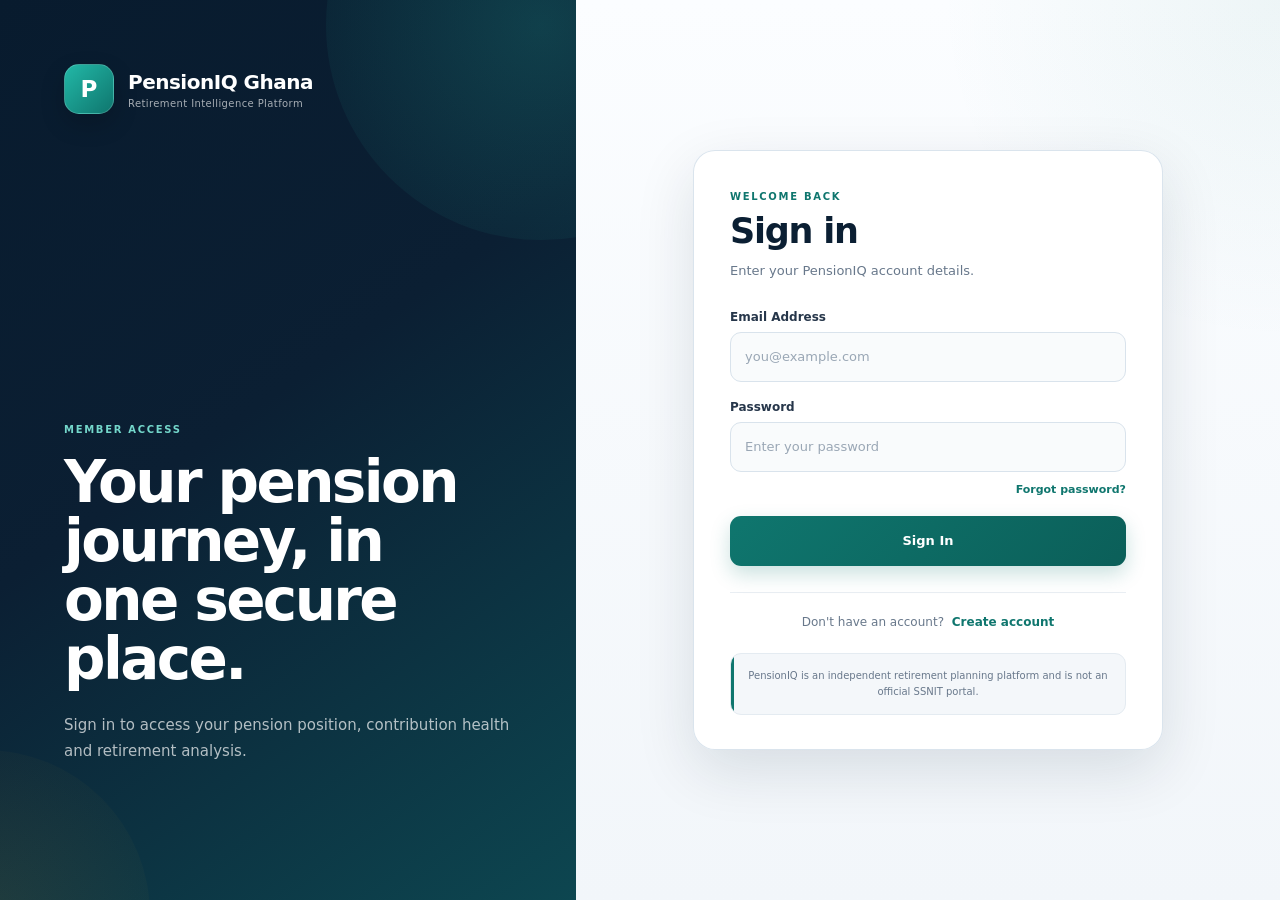
==== frontend/dashboard.html @ b2a0f4fd "Add retirement readiness indicator" ====
<!DOCTYPE html>
<html lang="en">

<head>

    <meta charset="UTF-8">

    <meta
        name="viewport"
        content="width=device-width, initial-scale=1.0"
    >

    <meta
        name="description"
        content="PensionIQ Ghana authenticated member pension dashboard."
    >

    <title>
        Member Dashboard | PensionIQ Ghana
    </title>

    <link
        rel="stylesheet"
        href="dashboard.css"
    >

</head>


<body>

    <!-- =====================================================
         HEADER
    ====================================================== -->

    <header class="topbar">

        <div class="brand">

            <div class="brand-icon">
                P
            </div>

            <div class="brand-text">

                <h1>
                    PensionIQ Ghana
                </h1>

                <span>
                    Member Dashboard
                </span>

            </div>

        </div>


        <div class="header-actions">

            <a
                href="index.html"
                class="calculator-link"
            >
                Retirement Calculator
            </a>


            <button
                type="button"
                id="logout-button"
                class="logout-button"
            >
                Logout
            </button>

        </div>

    </header>



    <!-- =====================================================
         PAGE
    ====================================================== -->

    <main class="page">


        <!-- =================================================
             PAGE INTRO
        ================================================== -->

        <section class="dashboard-intro">

            <span class="eyebrow">
                MEMBER PORTAL
            </span>

            <h2>
                Your pension position,
                all in one place.
            </h2>

            <p>
                Monitor your contribution history,
                pension-right progress and retirement readiness.
            </p>

        </section>



        <!-- =================================================
             ERROR
        ================================================== -->

        <div
            id="dashboard-error"
            class="error-box hidden"
        >
        </div>



        <!-- =================================================
             LOADING
        ================================================== -->

        <section
            id="dashboard-loading"
            class="dashboard-loading"
        >

            <div class="loading-spinner">
            </div>

            <strong>
                Loading your PensionIQ dashboard...
            </strong>

            <span>
                Verifying your account and pension information.
            </span>

        </section>



        <!-- =================================================
             DASHBOARD
        ================================================== -->

        <section
            id="dashboard"
            class="dashboard hidden"
        >


            <!-- =============================================
                 WELCOME
            ============================================== -->

            <section class="welcome-card">

                <div>

                    <span class="eyebrow light">
                        MEMBER OVERVIEW
                    </span>

                    <h2 id="member-name">
                        -
                    </h2>

                    <p id="member-summary">
                        -
                    </p>

                </div>


                <div class="member-avatar">

                    <span id="member-initials">
                        PI
                    </span>

                </div>

            </section>



            <!-- =============================================
                 TOP METRICS
            ============================================== -->

            <section class="metric-grid">


                <article class="metric-card">

                    <span>
                        Contribution Months
                    </span>

                    <strong id="metric-months">
                        0
                    </strong>

                    <small id="metric-years">
                        0 contribution years
                    </small>

                </article>



                <article class="metric-card">

                    <span>
                        Pension Right
                    </span>

                    <strong id="metric-pension-right">
                        -
                    </strong>

                    <small>
                        Current estimated pension percentage
                    </small>

                </article>



                <article class="metric-card">

                    <span>
                        Contribution Health
                    </span>

                    <strong id="metric-health">
                        -
                    </strong>

                    <small id="metric-health-description">
                        -
                    </small>

                </article>



                <article class="metric-card">

                    <span>
                        Missing Records
                    </span>

                    <strong id="metric-missing">
                        0
                    </strong>

                    <small>
                        Gaps in records stored in PensionIQ
                    </small>

                </article>


            </section>

            <!-- =============================================
     RETIREMENT READINESS
============================================== -->

<section
    class="dashboard-card readiness-card"
    id="retirement-readiness-card"
>

    <div class="card-heading">

        <div>

            <span class="section-label">
                Retirement Planning
            </span>

            <h3>
                Retirement Readiness
            </h3>

            <p class="card-description">
                A PensionIQ planning indicator based on
                contribution progress, pension-right progress
                and available contribution-history data.
            </p>

        </div>


        <span
            id="readiness-rating"
            class="status-badge"
        >
            -
        </span>

    </div>


    <div class="readiness-overview">

        <!-- SCORE -->

        <div class="readiness-score-panel">

            <span class="readiness-score-label">
                Readiness Score
            </span>

            <div class="readiness-score-value">

                <strong id="readiness-score">
                    -
                </strong>

                <span>
                    / 100
                </span>

            </div>

            <p id="readiness-score-message">
                Retirement readiness is being assessed.
            </p>


            <div class="readiness-progress">

                <div class="readiness-progress-track">

                    <div
                        id="readiness-progress-bar"
                        class="readiness-progress-bar"
                    >
                    </div>

                </div>

            </div>

        </div>


        <!-- COMPONENT BREAKDOWN -->

        <div class="readiness-breakdown">

            <div class="readiness-component">

                <div class="readiness-component-heading">

                    <span>
                        Eligibility Progress
                    </span>

                    <strong id="readiness-eligibility-score">
                        -
                    </strong>

                </div>

                <small>
                    Maximum 40 points
                </small>

            </div>


            <div class="readiness-component">

                <div class="readiness-component-heading">

                    <span>
                        Pension-Right Progress
                    </span>

                    <strong id="readiness-pension-score">
                        -
                    </strong>

                </div>

                <small>
                    Maximum 35 points
                </small>

            </div>


            <div class="readiness-component">

                <div class="readiness-component-heading">

                    <span>
                        Contribution Consistency
                    </span>

                    <strong id="readiness-consistency-score">
                        -
                    </strong>

                </div>

                <small>
                    Maximum 25 points
                </small>

            </div>

        </div>

    </div>


    <!-- POSITION DETAILS -->

    <div class="readiness-detail-grid">

        <div class="readiness-detail">

            <span>
                Minimum Pension Threshold
            </span>

            <strong id="readiness-minimum-status">
                -
            </strong>

            <small id="readiness-minimum-detail">
                -
            </small>

        </div>


        <div class="readiness-detail">

            <span>
                Maximum Pension-Right Level
            </span>

            <strong id="readiness-maximum-status">
                -
            </strong>

            <small id="readiness-maximum-detail">
                -
            </small>

        </div>


        <div class="readiness-detail">

            <span>
                Contribution Continuity
            </span>

            <strong id="readiness-continuity">
                -
            </strong>

            <small id="readiness-continuity-detail">
                -
            </small>

        </div>


        <div class="readiness-detail">

            <span>
                Data Quality
            </span>

            <strong id="readiness-data-quality">
                -
            </strong>

            <small id="readiness-data-quality-detail">
                -
            </small>

        </div>

    </div>


    <!-- RECOMMENDATIONS -->

    <div class="readiness-recommendations">

        <div class="readiness-recommendation-heading">

            <div class="readiness-recommendation-icon">
                →
            </div>

            <div>

                <span>
                    PERSONALIZED GUIDANCE
                </span>

                <h4>
                    Your Next Steps
                </h4>

            </div>

        </div>


        <ul id="readiness-recommendation-list">
        </ul>

    </div>


    <!-- DISCLAIMER -->

    <div class="readiness-disclaimer">

        <strong>
            Planning indicator
        </strong>

        <p id="readiness-disclaimer">
            This indicator is provided for retirement-planning
            purposes and is not an official SSNIT determination.
        </p>

    </div>

</section>



            <!-- =============================================
                 PENSION POSITION
            ============================================== -->

            <section class="dashboard-card">

                <div class="card-heading">

                    <div>

                        <span class="section-label">
                            Pension Position
                        </span>

                        <h3>
                            Pension Right Progress
                        </h3>

                    </div>


                    <span
                        id="eligibility-badge"
                        class="status-badge"
                    >
                        -
                    </span>

                </div>



                <div class="pension-progress-header">

                    <div>

                        <strong id="position-months">
                            0 months
                        </strong>

                        <span id="position-message">
                            -
                        </span>

                    </div>


                    <strong id="position-right">
                        -
                    </strong>

                </div>



                <div class="progress-labels">

                    <span>
                        180 months
                        <small>Minimum</small>
                    </span>

                    <span>
                        420 months
                        <small>Maximum</small>
                    </span>

                </div>



                <div class="progress-track">

                    <div
                        id="pension-progress-bar"
                        class="progress-bar"
                    >
                    </div>

                </div>



                <div class="position-details">


                    <div>

                        <span>
                            Months to Minimum
                        </span>

                        <strong id="months-to-minimum">
                            -
                        </strong>

                    </div>


                    <div>

                        <span>
                            Months to Maximum
                        </span>

                        <strong id="months-to-maximum">
                            -
                        </strong>

                    </div>


                    <div>

                        <span>
                            Maximum Right Reached
                        </span>

                        <strong id="maximum-right-reached">
                            -
                        </strong>

                    </div>


                </div>

            </section>



            <!-- =============================================
                 ADD / EDIT CONTRIBUTION
            ============================================== -->

            <section class="dashboard-card">

                <div class="card-heading">

                    <div>

                        <span class="section-label">
                            Contribution Records
                        </span>

                        <h3>
                            Add Monthly Contribution
                        </h3>

                        <p class="card-description">
                            Add or update a monthly contribution
                            record in your PensionIQ history.
                        </p>

                    </div>

                </div>



                <form
                    id="contribution-form"
                    class="contribution-form"
                >


                    <!-- YEAR -->

                    <div class="form-group">

                        <label for="contribution-year">
                            Year
                        </label>

                        <input
                            type="number"
                            id="contribution-year"
                            min="1900"
                            max="2100"
                            placeholder="2026"
                            required
                        >

                    </div>



                    <!-- MONTH -->

                    <div class="form-group">

                        <label for="contribution-month">
                            Month
                        </label>

                        <select
                            id="contribution-month"
                            required
                        >

                            <option value="">
                                Select month
                            </option>

                            <option value="1">
                                January
                            </option>

                            <option value="2">
                                February
                            </option>

                            <option value="3">
                                March
                            </option>

                            <option value="4">
                                April
                            </option>

                            <option value="5">
                                May
                            </option>

                            <option value="6">
                                June
                            </option>

                            <option value="7">
                                July
                            </option>

                            <option value="8">
                                August
                            </option>

                            <option value="9">
                                September
                            </option>

                            <option value="10">
                                October
                            </option>

                            <option value="11">
                                November
                            </option>

                            <option value="12">
                                December
                            </option>

                        </select>

                    </div>



                    <!-- EARNINGS -->

                    <div class="form-group">

                        <label for="contribution-earnings">
                            Insurable Earnings
                        </label>

                        <div class="money-field">

                            <span>
                                GH¢
                            </span>

                            <input
                                type="number"
                                id="contribution-earnings"
                                min="0"
                                step="0.01"
                                placeholder="6000"
                                required
                            >

                        </div>

                    </div>



                    <!-- RECORDED FIRST TIER -->

                    <div class="form-group">

                        <label for="recorded-first-tier">
                            Recorded First-Tier Contribution
                        </label>

                        <div class="money-field">

                            <span>
                                GH¢
                            </span>

                            <input
                                type="number"
                                id="recorded-first-tier"
                                min="0"
                                step="0.01"
                                placeholder="810"
                            >

                        </div>

                        <small>
                            Enter the amount shown on your
                            contribution record, if available.
                        </small>

                    </div>



                    <!-- ACTIONS -->

                    <div class="form-actions">

                        <button
                            type="submit"
                            id="add-contribution-button"
                            class="primary-button"
                        >
                            Add Contribution
                        </button>


                        <button
                            type="button"
                            id="cancel-edit-button"
                            class="secondary-button hidden"
                        >
                            Cancel Edit
                        </button>

                    </div>

                </form>



                <div
                    id="contribution-success"
                    class="success-message hidden"
                >
                </div>

            </section>



            <!-- =============================================
                 CONTRIBUTION HISTORY
            ============================================== -->

            <section class="dashboard-card">

                <div class="card-heading">

                    <div>

                        <span class="section-label">
                            Contribution Records
                        </span>

                        <h3>
                            Contribution History
                        </h3>

                        <p class="card-description">
                            Review, edit or remove monthly
                            contribution records.
                        </p>

                    </div>

                </div>



                <div
                    id="contribution-history-empty"
                    class="empty-state hidden"
                >
                    No contribution records have been added yet.
                </div>



                <div
                    id="contribution-history-wrapper"
                    class="table-wrapper"
                >

                    <table>

                        <thead>

                            <tr>

                                <th>
                                    Period
                                </th>

                                <th>
                                    Insurable Earnings
                                </th>

                                <th>
                                    First Tier
                                </th>

                                <th>
                                    Actions
                                </th>

                            </tr>

                        </thead>


                        <tbody
                            id="contribution-history-body"
                        >
                        </tbody>

                    </table>

                </div>

            </section>



            <!-- =============================================
                 CONTRIBUTION HEALTH
            ============================================== -->

            <section class="dashboard-card">

                <div class="card-heading">

                    <div>

                        <span class="section-label">
                            Contribution Analysis
                        </span>

                        <h3>
                            Contribution Health
                        </h3>

                    </div>


                    <span
                        id="health-status-badge"
                        class="status-badge"
                    >
                        -
                    </span>

                </div>



                <div class="health-grid">


                    <div class="health-item">

                        <span>
                            Detailed Records
                        </span>

                        <strong id="detailed-records">
                            0
                        </strong>

                    </div>


                    <div class="health-item">

                        <span>
                            Continuity
                        </span>

                        <strong id="continuity-ratio">
                            -
                        </strong>

                    </div>


                    <div class="health-item">

                        <span>
                            Missing Months
                        </span>

                        <strong id="missing-count">
                            0
                        </strong>

                    </div>


                    <div class="health-item">

                        <span>
                            Amount Mismatches
                        </span>

                        <strong id="mismatch-count">
                            0
                        </strong>

                    </div>


                    <div class="health-item">

                        <span>
                            Total Insurable Earnings
                        </span>

                        <strong id="total-earnings">
                            GH¢0.00
                        </strong>

                    </div>


                    <div class="health-item">

                        <span>
                            Recorded First Tier
                        </span>

                        <strong id="total-first-tier">
                            GH¢0.00
                        </strong>

                    </div>


                </div>



                <div class="alignment-box">

                    <span>
                        Record Alignment
                    </span>

                    <strong id="record-alignment">
                        -
                    </strong>

                    <p id="alignment-description">
                        -
                    </p>

                </div>

            </section>



            <!-- =============================================
                 MISSING MONTHS
            ============================================== -->

            <section class="dashboard-card">

                <div class="card-heading">

                    <div>

                        <span class="section-label">
                            Record Gaps
                        </span>

                        <h3>
                            Missing Contribution Months
                        </h3>

                    </div>

                </div>


                <div
                    id="missing-months-list"
                    class="month-list"
                >
                </div>

            </section>



            <!-- =============================================
                 CONTRIBUTION VALIDATION
            ============================================== -->

            <section class="dashboard-card">

                <div class="card-heading">

                    <div>

                        <span class="section-label">
                            Contribution Validation
                        </span>

                        <h3>
                            Monthly Amount Checks
                        </h3>

                    </div>

                </div>



                <div class="table-wrapper">

                    <table>

                        <thead>

                            <tr>

                                <th>
                                    Period
                                </th>

                                <th>
                                    Earnings
                                </th>

                                <th>
                                    Recorded
                                </th>

                                <th>
                                    Expected
                                </th>

                                <th>
                                    Difference
                                </th>

                                <th>
                                    Status
                                </th>

                            </tr>

                        </thead>


                        <tbody id="amount-check-body">
                        </tbody>

                    </table>

                </div>



                <div
                    id="no-contribution-data"
                    class="empty-state hidden"
                >
                    No detailed contribution records
                    have been added yet.
                </div>

            </section>



            <!-- =============================================
                 MEMBER PROFILE
            ============================================== -->

            <section class="dashboard-card">

    <div class="card-heading">

        <div>

            <span class="section-label">
                Profile
            </span>

            <h3>
                Member Information
            </h3>

            <p class="card-description">
                Review and update your PensionIQ profile.
            </p>

        </div>


        <button
            type="button"
            id="edit-profile-button"
            class="profile-edit-button"
        >
            Edit Profile
        </button>

    </div>


    <!-- ==========================================
         PROFILE DISPLAY
    =========================================== -->

    <div
        id="profile-display"
        class="profile-grid"
    >

        <div>

            <span>
                First Name
            </span>

            <strong id="profile-first-name">
                -
            </strong>

        </div>


        <div>

            <span>
                Last Name
            </span>

            <strong id="profile-last-name">
                -
            </strong>

        </div>


        <div>

            <span>
                Date of Birth
            </span>

            <strong id="profile-dob">
                -
            </strong>

        </div>


        <div>

            <span>
                Current Age
            </span>

            <strong id="profile-age">
                -
            </strong>

        </div>


        <div>

            <span>
                Sex
            </span>

            <strong id="profile-sex">
                -
            </strong>

        </div>


        <div>

            <span>
                Contribution Months
            </span>

            <strong id="profile-contribution-months">
                -
            </strong>

        </div>


        <div>

            <span>
                Salary Basis
            </span>

            <strong id="profile-salary">
                -
            </strong>

        </div>

    </div>


    <!-- ==========================================
         EDIT PROFILE FORM
    =========================================== -->

    <form
        id="profile-form"
        class="profile-form hidden"
    >


        <div class="form-group">

            <label for="profile-first-name-input">
                First Name
            </label>

            <input
                type="text"
                id="profile-first-name-input"
                required
            >

        </div>


        <div class="form-group">

            <label for="profile-last-name-input">
                Last Name
            </label>

            <input
                type="text"
                id="profile-last-name-input"
                required
            >

        </div>


        <div class="form-group">

            <label for="profile-dob-input">
                Date of Birth
            </label>

            <input
                type="date"
                id="profile-dob-input"
                required
            >

        </div>


        <div class="form-group">

            <label for="profile-sex-input">
                Sex
            </label>

            <select
                id="profile-sex-input"
                required
            >

                <option value="Male">
                    Male
                </option>

                <option value="Female">
                    Female
                </option>

            </select>

        </div>


        <div class="form-group">

            <label for="profile-contribution-months-input">
                Total Contribution Months
            </label>

            <input
                type="number"
                id="profile-contribution-months-input"
                min="0"
                step="1"
                required
            >

            <small>
                This is your declared total contribution history.
                Detailed monthly records are tracked separately.
            </small>

        </div>


        <div class="form-group">

            <label for="profile-salary-input">
                Best 3-Year Average Annual Salary
            </label>

            <div class="money-field">

                <span>
                    GH¢
                </span>

                <input
                    type="number"
                    id="profile-salary-input"
                    min="0"
                    step="0.01"
                    required
                >

            </div>

        </div>


        <div class="form-actions">

            <button
                type="submit"
                id="save-profile-button"
                class="primary-button"
            >
                Save Profile
            </button>


            <button
                type="button"
                id="cancel-profile-button"
                class="secondary-button"
            >
                Cancel
            </button>

        </div>

    </form>


    <div
        id="profile-success"
        class="success-message hidden"
    >
    </div>

</section>
<!-- =============================================
     ACCOUNT SETTINGS
============================================= -->

<section class="dashboard-card">

    <div class="card-heading">

        <div>

            <span class="section-label">
                Account Settings
            </span>

            <h3>
                Security
            </h3>

            <p class="card-description">
                Update the password used to access
                your PensionIQ account.
            </p>

        </div>

    </div>


    <div class="security-setting">

        <div>

            <strong>
                Password
            </strong>

            <p>
                Change your account password.
                You will need to sign in again afterward.
            </p>

        </div>


        <button
            type="button"
            id="open-password-form-button"
            class="profile-edit-button"
        >
            Change Password
        </button>

    </div>


    <!-- PASSWORD FORM -->

    <form
        id="password-form"
        class="password-form hidden"
    >

        <div class="form-group">

            <label for="current-password">
                Current Password
            </label>

            <input
                type="password"
                id="current-password"
                autocomplete="current-password"
                required
            >

        </div>


        <div class="form-group">

            <label for="new-password">
                New Password
            </label>

            <input
                type="password"
                id="new-password"
                autocomplete="new-password"
                minlength="8"
                required
            >

            <small>
                Use at least 8 characters.
            </small>

        </div>


        <div class="form-group">

            <label for="confirm-new-password">
                Confirm New Password
            </label>

            <input
                type="password"
                id="confirm-new-password"
                autocomplete="new-password"
                minlength="8"
                required
            >

        </div>


        <div class="form-actions">

            <button
                type="submit"
                id="save-password-button"
                class="primary-button"
            >
                Change Password
            </button>


            <button
                type="button"
                id="cancel-password-button"
                class="secondary-button"
            >
                Cancel
            </button>

        </div>

    </form>


    <div
        id="password-success"
        class="success-message hidden"
    >
    </div>

</section>


            <!-- =============================================
                 DISCLAIMER
            ============================================== -->

            <section class="disclaimer">

                <strong>
                    Important
                </strong>

                <p>
                    PensionIQ contribution-health results describe
                    the records currently stored in this application.
                    Missing records do not automatically prove that
                    SSNIT failed to receive a contribution.
                </p>

            </section>


        </section>



        <!-- =================================================
             FOOTER
        ================================================== -->

        <footer>

            <strong>
                PensionIQ Ghana
            </strong>

            <p>
                Retirement Intelligence Platform
            </p>

        </footer>

    </main>


    <script src="api-config.js"></script>
<script src="dashboard.js"></script>

</body>

</html>
---- frontend/dashboard.css ----
/* ==========================================================
   RESET
========================================================== */

* {
    margin: 0;
    padding: 0;
    box-sizing: border-box;
}


:root {
    --primary: #123d33;
    --primary-dark: #092b24;
    --primary-light: #edf5f2;

    --background: #f4f7f6;
    --surface: #ffffff;
    --surface-soft: #f8faf9;

    --text: #17211e;
    --muted: #68756f;

    --border: #dce5e1;

    --success: #13784a;
    --success-light: #e8f7ef;

    --warning: #9b7116;
    --warning-light: #fff4d8;

    --danger: #aa3636;
    --danger-light: #fceaea;

    --shadow:
        0 12px 32px rgba(15, 45, 37, 0.07);
}


/* ==========================================================
   BODY
========================================================== */

html {
    scroll-behavior: smooth;
}


body {
    min-height: 100vh;

    font-family:
        Inter,
        -apple-system,
        BlinkMacSystemFont,
        "Segoe UI",
        Roboto,
        Arial,
        sans-serif;

    background:
        linear-gradient(
            180deg,
            #f8faf9,
            var(--background)
        );

    color: var(--text);

    line-height: 1.5;
}


/* ==========================================================
   HEADER
========================================================== */

.topbar {
    min-height: 78px;

    padding: 0 6%;

    display: flex;

    align-items: center;

    justify-content: space-between;

    gap: 20px;

    background:
        rgba(255, 255, 255, 0.96);

    border-bottom:
        1px solid var(--border);

    position: sticky;

    top: 0;

    z-index: 100;

    backdrop-filter:
        blur(12px);
}


.brand {
    display: flex;

    align-items: center;

    gap: 12px;
}


.brand-icon {
    width: 43px;

    height: 43px;

    display: flex;

    align-items: center;

    justify-content: center;

    border-radius: 12px;

    background:
        linear-gradient(
            135deg,
            var(--primary),
            var(--primary-dark)
        );

    color: white;

    font-size: 21px;

    font-weight: 800;
}


.brand-text h1 {
    font-size: 18px;
}


.brand-text span {
    display: block;

    margin-top: 2px;

    color: var(--muted);

    font-size: 10px;
}


.header-actions {
    display: flex;

    align-items: center;

    gap: 10px;
}


.calculator-link {
    text-decoration: none;

    color: var(--primary);

    background: white;

    border:
        1px solid var(--border);

    border-radius: 9px;

    padding: 9px 13px;

    font-size: 11px;

    font-weight: 750;
}


.calculator-link:hover {
    background:
        var(--primary-light);
}


.logout-button {
    border: none;

    border-radius: 9px;

    padding: 10px 14px;

    background: var(--primary);

    color: white;

    font-family: inherit;

    font-size: 11px;

    font-weight: 800;

    cursor: pointer;
}


.logout-button:hover {
    background:
        var(--primary-dark);
}


/* ==========================================================
   PAGE
========================================================== */

.page {
    width: 88%;

    max-width: 1180px;

    margin: 0 auto;
}


/* ==========================================================
   INTRO
========================================================== */

.dashboard-intro {
    padding:
        52px 0 30px;
}


.eyebrow,
.section-label {
    display: inline-block;

    color: var(--primary);

    font-size: 10px;

    font-weight: 800;

    letter-spacing: 1.4px;

    text-transform: uppercase;
}


.eyebrow.light {
    color: #bcd4cd;
}


.dashboard-intro h2 {
    max-width: 640px;

    margin-top: 10px;

    font-size: 40px;

    line-height: 1.08;

    letter-spacing: -1.3px;
}


.dashboard-intro p {
    margin-top: 12px;

    color: var(--muted);

    font-size: 14px;
}


/* ==========================================================
   LOADING
========================================================== */

.dashboard-loading {
    margin-bottom: 40px;

    padding: 40px;

    display: flex;

    flex-direction: column;

    align-items: center;

    gap: 9px;

    text-align: center;

    color: var(--muted);

    background: white;

    border:
        1px solid var(--border);

    border-radius: 14px;

    box-shadow: var(--shadow);
}


.dashboard-loading strong {
    color: var(--text);

    font-size: 13px;
}


.dashboard-loading span {
    font-size: 10px;
}


.loading-spinner {
    width: 30px;

    height: 30px;

    margin-bottom: 5px;

    border:
        3px solid var(--primary-light);

    border-top-color:
        var(--primary);

    border-radius: 50%;

    animation:
        pensioniq-spin 0.8s linear infinite;
}


@keyframes pensioniq-spin {
    to {
        transform: rotate(360deg);
    }
}


/* ==========================================================
   ERROR
========================================================== */

.error-box {
    margin-bottom: 20px;

    padding: 15px 17px;

    border-radius: 10px;

    border:
        1px solid #f3cece;

    background:
        var(--danger-light);

    color:
        var(--danger);

    font-size: 12px;
}


/* ==========================================================
   WELCOME
========================================================== */

.welcome-card {
    min-height: 190px;

    padding: 31px;

    border-radius: 17px;

    background:
        linear-gradient(
            135deg,
            var(--primary),
            var(--primary-dark)
        );

    color: white;

    display: flex;

    align-items: center;

    justify-content: space-between;

    gap: 25px;

    box-shadow:
        0 15px 35px rgba(15, 45, 37, 0.18);
}


.welcome-card h2 {
    margin-top: 9px;

    font-size: 32px;

    letter-spacing: -0.8px;
}


.welcome-card p {
    margin-top: 7px;

    color: #bfd2cc;

    font-size: 12px;
}


.member-avatar {
    min-width: 82px;

    width: 82px;

    height: 82px;

    border-radius: 50%;

    display: flex;

    align-items: center;

    justify-content: center;

    background:
        rgba(255, 255, 255, 0.1);

    border:
        1px solid rgba(255, 255, 255, 0.16);

    font-size: 25px;

    font-weight: 800;
}


/* ==========================================================
   METRICS
========================================================== */

.metric-grid {
    display: grid;

    grid-template-columns:
        repeat(4, minmax(0, 1fr));

    gap: 14px;

    margin: 22px 0;
}


.metric-card {
    min-height: 135px;

    padding: 20px;

    background: white;

    border:
        1px solid var(--border);

    border-radius: 13px;

    box-shadow: var(--shadow);
}


.metric-card span,
.health-item span,
.profile-grid span {
    display: block;

    color: var(--muted);

    font-size: 10px;

    font-weight: 700;

    text-transform: uppercase;

    letter-spacing: 0.5px;
}


.metric-card strong {
    display: block;

    margin: 10px 0 5px;

    color: var(--primary);

    font-size: 25px;
}


.metric-card small {
    display: block;

    color: var(--muted);

    font-size: 9px;

    line-height: 1.45;
}


/* ==========================================================
   DASHBOARD CARDS
========================================================== */

.dashboard-card {
    padding: 27px;

    margin-bottom: 20px;

    background: white;

    border:
        1px solid var(--border);

    border-radius: 15px;

    box-shadow: var(--shadow);
}


.card-heading {
    margin-bottom: 25px;

    display: flex;

    justify-content: space-between;

    align-items: flex-start;

    gap: 20px;
}


.card-heading h3 {
    margin-top: 5px;

    font-size: 21px;
}


.card-description {
    margin-top: 6px;

    color: var(--muted);

    font-size: 11px;

    line-height: 1.5;
}


/* ==========================================================
   STATUS
========================================================== */

.status-badge {
    padding: 7px 11px;

    border-radius: 30px;

    font-size: 9px;

    font-weight: 800;

    background:
        var(--primary-light);

    color:
        var(--primary);

    white-space: nowrap;
}


.status-success {
    background:
        var(--success-light);

    color:
        var(--success);
}


.status-warning {
    background:
        var(--warning-light);

    color:
        var(--warning);
}


.status-danger {
    background:
        var(--danger-light);

    color:
        var(--danger);
}


/* ==========================================================
   PENSION PROGRESS
========================================================== */

.pension-progress-header {
    display: flex;

    justify-content: space-between;

    align-items: end;

    gap: 20px;

    margin-bottom: 19px;
}


.pension-progress-header div strong {
    display: block;

    font-size: 17px;
}


.pension-progress-header div span {
    display: block;

    margin-top: 4px;

    color: var(--muted);

    font-size: 10px;
}


.pension-progress-header > strong {
    color: var(--primary);

    font-size: 25px;
}


.progress-labels {
    display: flex;

    justify-content: space-between;

    margin-bottom: 8px;

    font-size: 10px;

    font-weight: 700;
}


.progress-labels span {
    display: flex;

    flex-direction: column;
}


.progress-labels span:last-child {
    text-align: right;
}


.progress-labels small {
    color: var(--muted);

    font-weight: 400;
}


.progress-track {
    width: 100%;

    height: 12px;

    background:
        #e1e9e5;

    border-radius: 30px;

    overflow: hidden;
}


.progress-bar {
    width: 0;

    height: 100%;

    border-radius: 30px;

    background:
        linear-gradient(
            90deg,
            var(--primary),
            #347768
        );

    transition:
        width 0.7s ease;
}


.position-details {
    display: grid;

    grid-template-columns:
        repeat(3, 1fr);

    gap: 12px;

    margin-top: 23px;
}


.position-details div {
    padding: 15px;

    border:
        1px solid var(--border);

    border-radius: 10px;

    background:
        var(--surface-soft);
}


.position-details span {
    display: block;

    margin-bottom: 6px;

    color: var(--muted);

    font-size: 9px;
}


.position-details strong {
    font-size: 14px;
}


/* ==========================================================
   CONTRIBUTION FORM
========================================================== */

.contribution-form {
    display: grid;

    grid-template-columns:
        repeat(2, minmax(0, 1fr));

    gap: 20px;
}


.form-group {
    display: flex;

    flex-direction: column;

    gap: 7px;
}


.form-group label {
    color: var(--text);

    font-size: 11px;

    font-weight: 700;
}


.form-group input,
.form-group select {
    width: 100%;

    min-height: 46px;

    padding: 11px 13px;

    border:
        1px solid var(--border);

    border-radius: 9px;

    background: white;

    color: var(--text);

    font-family: inherit;

    font-size: 13px;
}


.form-group input:focus,
.form-group select:focus {
    outline: none;

    border-color:
        var(--primary);

    box-shadow:
        0 0 0 3px rgba(18, 61, 51, 0.08);
}


.form-group small {
    color: var(--muted);

    font-size: 9px;

    line-height: 1.4;
}


.money-field {
    position: relative;
}


.money-field > span {
    position: absolute;

    left: 13px;

    top: 50%;

    transform:
        translateY(-50%);

    color: var(--primary);

    font-size: 11px;

    font-weight: 800;

    pointer-events: none;
}


.money-field input {
    padding-left: 52px;
}


.form-actions {
    grid-column: 1 / -1;

    display: flex;

    gap: 10px;
}


.primary-button,
.secondary-button {
    width: 100%;

    min-height: 47px;

    border-radius: 9px;

    font-family: inherit;

    font-size: 12px;

    font-weight: 800;

    cursor: pointer;
}


.primary-button {
    border: none;

    background:
        linear-gradient(
            135deg,
            var(--primary),
            var(--primary-dark)
        );

    color: white;
}


.secondary-button {
    border:
        1px solid var(--border);

    background: white;

    color: var(--primary);
}


.primary-button:hover {
    opacity: 0.94;
}


.secondary-button:hover {
    background:
        var(--primary-light);
}


.primary-button:disabled,
.secondary-button:disabled {
    opacity: 0.6;

    cursor: wait;
}


/* ==========================================================
   SUCCESS
========================================================== */

.success-message {
    margin-top: 18px;

    padding: 14px 16px;

    border-radius: 10px;

    background:
        var(--success-light);

    color:
        var(--success);

    font-size: 11px;

    font-weight: 650;
}


/* ==========================================================
   HEALTH
========================================================== */

.health-grid {
    display: grid;

    grid-template-columns:
        repeat(3, 1fr);

    gap: 12px;
}


.health-item,
.profile-grid div {
    padding: 15px;

    border:
        1px solid var(--border);

    border-radius: 10px;

    background:
        var(--surface-soft);
}


.health-item strong {
    display: block;

    margin-top: 7px;

    color: var(--primary);

    font-size: 18px;
}


.alignment-box {
    margin-top: 18px;

    padding: 16px;

    background:
        var(--primary-light);

    border-radius: 10px;
}


.alignment-box span {
    display: block;

    color: var(--muted);

    font-size: 9px;
}


.alignment-box strong {
    display: block;

    margin-top: 4px;

    color: var(--primary);

    font-size: 13px;
}


.alignment-box p {
    margin-top: 5px;

    color: var(--muted);

    font-size: 10px;

    line-height: 1.5;
}


/* ==========================================================
   MISSING MONTHS
========================================================== */

.month-list {
    display: flex;

    gap: 8px;

    flex-wrap: wrap;
}


.month-chip {
    padding: 8px 11px;

    border-radius: 20px;

    background:
        var(--warning-light);

    color:
        var(--warning);

    font-size: 10px;

    font-weight: 700;
}


.no-gap-chip {
    background:
        var(--success-light);

    color:
        var(--success);
}


/* ==========================================================
   TABLES
========================================================== */

.table-wrapper {
    width: 100%;

    overflow-x: auto;
}


table {
    width: 100%;

    min-width: 700px;

    border-collapse: collapse;
}


th {
    padding: 11px;

    text-align: left;

    border-bottom:
        1px solid var(--border);

    color: var(--muted);

    font-size: 9px;

    font-weight: 800;

    text-transform: uppercase;

    letter-spacing: 0.45px;
}


td {
    padding: 13px 11px;

    border-bottom:
        1px solid var(--border);

    font-size: 11px;
}


tbody tr:hover {
    background:
        var(--surface-soft);
}


/* ==========================================================
   TABLE ACTIONS
========================================================== */

.table-actions {
    display: flex;

    align-items: center;

    gap: 7px;
}


.action-button {
    border: none;

    border-radius: 7px;

    padding: 6px 10px;

    font-family: inherit;

    font-size: 9px;

    font-weight: 800;

    cursor: pointer;
}


.edit-button {
    background:
        var(--primary-light);

    color:
        var(--primary);
}


.delete-button {
    background:
        var(--danger-light);

    color:
        var(--danger);
}


.edit-button:hover {
    background:
        #dfece7;
}


.delete-button:hover {
    background:
        #f7dada;
}


/* ==========================================================
   CHECK STATUS
========================================================== */

.check-status {
    display: inline-block;

    padding: 5px 8px;

    border-radius: 20px;

    font-size: 8px;

    font-weight: 800;

    white-space: nowrap;
}


.check-matched {
    background:
        var(--success-light);

    color:
        var(--success);
}


.check-warning {
    background:
        var(--warning-light);

    color:
        var(--warning);
}


.check-danger {
    background:
        var(--danger-light);

    color:
        var(--danger);
}


/* ==========================================================
   PROFILE
========================================================== */

.profile-grid {
    display: grid;

    grid-template-columns:
        repeat(4, 1fr);

    gap: 12px;
}


.profile-grid strong {
    display: block;

    margin-top: 7px;

    font-size: 13px;
}


/* ==========================================================
   EMPTY STATE
========================================================== */

.empty-state {
    padding: 30px;

    text-align: center;

    color: var(--muted);

    font-size: 12px;
}


/* ==========================================================
   DISCLAIMER
========================================================== */

.disclaimer {
    padding: 18px;

    border-radius: 11px;

    background:
        #eef3f1;

    color: var(--muted);

    font-size: 11px;

    line-height: 1.6;
}


.disclaimer strong {
    display: block;

    margin-bottom: 4px;

    color: var(--text);
}


/* ==========================================================
   FOOTER
========================================================== */

footer {
    padding: 38px 0;

    text-align: center;

    color: var(--muted);

    font-size: 10px;
}


footer strong {
    display: block;

    margin-bottom: 3px;

    color: var(--text);

    font-size: 12px;
}


/* ==========================================================
   UTILITY
========================================================== */

.hidden {
    display: none !important;
}


/* ==========================================================
   TABLET
========================================================== */

@media (max-width: 900px) {

    .page {
        width: 91%;
    }


    .metric-grid {
        grid-template-columns:
            repeat(2, 1fr);
    }


    .health-grid {
        grid-template-columns:
            repeat(2, 1fr);
    }


    .profile-grid {
        grid-template-columns:
            repeat(2, 1fr);
    }

}


/* ==========================================================
   MOBILE
========================================================== */

@media (max-width: 600px) {

    .page {
        width: 92%;
    }


    .topbar {
        padding: 0 4%;
    }


    .calculator-link {
        display: none;
    }


    .dashboard-intro {
        padding:
            38px 0 25px;
    }


    .dashboard-intro h2 {
        font-size: 32px;
    }


    .welcome-card {
        padding: 23px;
    }


    .welcome-card h2 {
        font-size: 25px;
    }


    .member-avatar {
        min-width: 60px;

        width: 60px;

        height: 60px;

        font-size: 18px;
    }


    .metric-grid,
    .health-grid,
    .profile-grid,
    .position-details,
    .contribution-form {
        grid-template-columns: 1fr;
    }


    .dashboard-card {
        padding: 20px;
    }


    .pension-progress-header {
        flex-direction: column;

        align-items: flex-start;
    }


    .form-actions {
        grid-column: auto;

        flex-direction: column;
    }


    .table-actions {
        flex-direction: column;

        align-items: stretch;
    }


    .action-button {
        width: 100%;
    }

}
/* ==========================================================
   PROFILE MANAGEMENT
========================================================== */

.profile-edit-button {
    border:
        1px solid var(--border);

    border-radius: 8px;

    padding: 8px 12px;

    background: white;

    color: var(--primary);

    font-family: inherit;

    font-size: 10px;

    font-weight: 800;

    cursor: pointer;
}


.profile-edit-button:hover {
    background:
        var(--primary-light);
}


.profile-form {
    display: grid;

    grid-template-columns:
        repeat(2, minmax(0, 1fr));

    gap: 20px;
}


.profile-form .form-actions {
    grid-column: 1 / -1;
}


@media (max-width: 600px) {

    .profile-form {
        grid-template-columns: 1fr;
    }


    .profile-form .form-actions {
        grid-column: auto;
    }

}
/* ==========================================================
   ACCOUNT SETTINGS
========================================================== */

.security-setting {
    display: flex;

    align-items: center;

    justify-content: space-between;

    gap: 20px;

    padding: 18px;

    border:
        1px solid var(--border);

    border-radius: 11px;

    background:
        var(--surface-soft);
}


.security-setting strong {
    display: block;

    font-size: 13px;
}


.security-setting p {
    margin-top: 5px;

    color: var(--muted);

    font-size: 10px;

    line-height: 1.5;
}


.password-form {
    margin-top: 22px;

    display: grid;

    grid-template-columns:
        repeat(2, minmax(0, 1fr));

    gap: 20px;
}


.password-form .form-group:first-child {
    grid-column: 1 / -1;
}


.password-form .form-actions {
    grid-column: 1 / -1;
}


@media (max-width: 600px) {

    .security-setting {
        flex-direction: column;

        align-items: stretch;
    }


    .password-form {
        grid-template-columns: 1fr;
    }


    .password-form .form-group:first-child,
    .password-form .form-actions {
        grid-column: auto;
    }

}

/* ==========================================================
   PENSIONIQ DESIGN SYSTEM V1
   FINTECH DASHBOARD REFRESH
========================================================== */

:root {
    --primary: #0f766e;
    --primary-dark: #0b3b4a;
    --primary-light: #e8f6f4;

    --navy: #0b1f33;
    --navy-soft: #12354a;

    --accent: #d4a72c;
    --accent-light: #fff7df;

    --background: #f2f6fa;
    --surface: #ffffff;
    --surface-soft: #f7fafc;
    --surface-teal: #edf8f6;
    --surface-blue: #eef4fa;

    --text: #172538;
    --muted: #66758a;

    --border: #dbe4ec;

    --success: #15803d;
    --success-light: #eaf8ef;

    --warning: #a16207;
    --warning-light: #fff7df;

    --danger: #b42318;
    --danger-light: #fff0ee;

    --shadow-soft:
        0 8px 24px
        rgba(15, 35, 55, 0.06);

    --shadow-card:
        0 14px 36px
        rgba(15, 35, 55, 0.09);

    --radius-card: 18px;
}


/* ==========================================================
   GLOBAL PAGE
========================================================== */

body {
    background:
        radial-gradient(
            circle at top right,
            rgba(15, 118, 110, 0.08),
            transparent 30%
        ),
        linear-gradient(
            180deg,
            #f8fbfd 0%,
            var(--background) 100%
        );

    color: var(--text);

    font-family:
        Inter,
        "Segoe UI",
        system-ui,
        -apple-system,
        BlinkMacSystemFont,
        sans-serif;
}


/* ==========================================================
   HEADER
========================================================== */

.topbar {
    min-height: 82px;

    padding:
        0
        clamp(20px, 5vw, 72px);

    background:
        linear-gradient(
            135deg,
            var(--navy),
            var(--navy-soft)
        );

    border-bottom: none;

    box-shadow:
        0 8px 28px
        rgba(4, 20, 34, 0.16);

    backdrop-filter: none;
}


.brand-icon {
    width: 46px;
    height: 46px;

    border-radius: 14px;

    background:
        linear-gradient(
            135deg,
            #18a999,
            var(--primary)
        );

    box-shadow:
        0 6px 16px
        rgba(15, 118, 110, 0.28);

    font-size: 22px;
}


.brand-text h1 {
    color: #ffffff;

    font-size: 19px;

    letter-spacing: -0.02em;
}


.brand-text span {
    color:
        rgba(
            255,
            255,
            255,
            0.68
        );

    font-size: 11px;

    letter-spacing: 0.03em;
}


.header-actions {
    gap: 12px;
}


.calculator-link {
    min-height: 42px;

    display: inline-flex;
    align-items: center;

    padding:
        0
        17px;

    background:
        rgba(
            255,
            255,
            255,
            0.09
        );

    border:
        1px solid
        rgba(
            255,
            255,
            255,
            0.18
        );

    border-radius: 11px;

    color: #ffffff;

    font-size: 12px;

    transition:
        background 0.2s ease,
        transform 0.2s ease;
}


.calculator-link:hover {
    background:
        rgba(
            255,
            255,
            255,
            0.16
        );

    transform:
        translateY(-1px);
}


.logout-button {
    min-height: 42px;

    padding:
        0
        17px;

    background: #ffffff;

    color: var(--navy);

    border-radius: 11px;

    font-size: 12px;

    box-shadow:
        0 5px 14px
        rgba(0, 0, 0, 0.12);
}


.logout-button:hover {
    background: #eef4f7;
}


/* ==========================================================
   PAGE WIDTH
========================================================== */

.page {
    width:
        min(
            92%,
            1220px
        );

    max-width: none;
}


/* ==========================================================
   DASHBOARD INTRO
========================================================== */

.dashboard-intro {
    padding:
        54px
        0
        34px;
}


.dashboard-intro h2 {
    max-width: 680px;

    margin-top: 10px;

    color: var(--navy);

    font-size:
        clamp(
            28px,
            4vw,
            42px
        );

    line-height: 1.08;

    letter-spacing: -0.035em;
}


.dashboard-intro p {
    max-width: 650px;

    margin-top: 14px;

    color: var(--muted);

    font-size: 15px;

    line-height: 1.7;
}


.eyebrow,
.section-label {
    color: var(--primary);

    font-size: 10px;

    letter-spacing: 1.6px;
}


/* ==========================================================
   WELCOME CARD
========================================================== */

.welcome-card {
    position: relative;

    overflow: hidden;

    padding:
        30px
        34px;

    border: none;

    border-radius: 22px;

    background:
        linear-gradient(
            135deg,
            var(--navy),
            #114b57
        );

    color: #ffffff;

    box-shadow:
        0 18px 42px
        rgba(11, 31, 51, 0.18);
}


.welcome-card::after {
    content: "";

    position: absolute;

    width: 260px;
    height: 260px;

    right: -100px;
    top: -130px;

    border-radius: 50%;

    background:
        rgba(
            255,
            255,
            255,
            0.06
        );
}


.welcome-card h2 {
    color: #ffffff;

    font-size: 27px;

    letter-spacing: -0.025em;
}


.welcome-card p {
    margin-top: 7px;

    color:
        rgba(
            255,
            255,
            255,
            0.72
        );
}


.eyebrow.light {
    color: #77ddd1;
}


.member-avatar {
    position: relative;

    z-index: 1;

    background:
        linear-gradient(
            135deg,
            #22b8a7,
            var(--primary)
        );

    border:
        3px solid
        rgba(
            255,
            255,
            255,
            0.18
        );

    color: white;

    box-shadow:
        0 10px 24px
        rgba(0, 0, 0, 0.18);
}


/* ==========================================================
   METRIC CARDS
========================================================== */

.metric-grid {
    gap: 18px;

    margin-top: 22px;
}


.metric-card {
    position: relative;

    overflow: hidden;

    padding:
        24px;

    background: var(--surface);

    border:
        1px solid
        rgba(
            219,
            228,
            236,
            0.9
        );

    border-radius: var(--radius-card);

    box-shadow: var(--shadow-soft);

    transition:
        transform 0.2s ease,
        box-shadow 0.2s ease;
}


.metric-card:hover {
    transform:
        translateY(-3px);

    box-shadow:
        var(--shadow-card);
}


.metric-card:nth-child(1) {
    background:
        linear-gradient(
            145deg,
            #ffffff,
            var(--surface-blue)
        );
}


.metric-card:nth-child(2) {
    background:
        linear-gradient(
            145deg,
            #ffffff,
            var(--surface-teal)
        );
}


.metric-card:nth-child(3) {
    background:
        linear-gradient(
            145deg,
            #ffffff,
            #edf7f1
        );
}


.metric-card:nth-child(4) {
    background:
        linear-gradient(
            145deg,
            #ffffff,
            var(--accent-light)
        );
}


.metric-card span {
    color: var(--muted);

    font-size: 11px;

    font-weight: 700;

    letter-spacing: 0.03em;

    text-transform: uppercase;
}


.metric-card strong {
    display: block;

    margin-top: 10px;

    color: var(--navy);

    font-size:
        clamp(
            26px,
            3vw,
            34px
        );

    line-height: 1.1;

    letter-spacing: -0.035em;
}


.metric-card small {
    display: block;

    margin-top: 8px;

    color: var(--muted);

    line-height: 1.5;
}


/* ==========================================================
   MAIN DASHBOARD CARDS
========================================================== */

.dashboard-card {
    margin-top: 22px;

    padding:
        clamp(
            22px,
            3vw,
            32px
        );

    background:
        rgba(
            255,
            255,
            255,
            0.94
        );

    border:
        1px solid
        var(--border);

    border-radius: 20px;

    box-shadow: var(--shadow-soft);
}


.card-heading {
    padding-bottom: 20px;

    border-bottom:
        1px solid
        #edf1f5;
}


.card-heading h3 {
    margin-top: 7px;

    color: var(--navy);

    font-size: 20px;

    letter-spacing: -0.025em;
}


.card-description {
    margin-top: 8px;

    color: var(--muted);

    line-height: 1.65;
}


/* ==========================================================
   PENSION PROGRESS
========================================================== */

.progress-track {
    height: 12px;

    background: #e9eff4;

    border-radius: 999px;

    overflow: hidden;
}


.progress-bar {
    height: 100%;

    border-radius: inherit;

    background:
        linear-gradient(
            90deg,
            var(--primary),
            #26aa97
        );

    box-shadow:
        0 0 16px
        rgba(15, 118, 110, 0.25);
}


/* ==========================================================
   FORMS
========================================================== */

.form-group label {
    color: var(--text);

    font-weight: 700;
}


.form-group input,
.form-group select,
.money-field {
    border-color: var(--border);

    background: #fbfcfd;

    border-radius: 11px;
}


.form-group input:focus,
.form-group select:focus {
    border-color: var(--primary);

    outline: none;

    box-shadow:
        0 0 0 4px
        rgba(15, 118, 110, 0.11);

    background: #ffffff;
}


/* ==========================================================
   BUTTONS
========================================================== */

.primary-button {
    border: none;

    border-radius: 11px;

    background:
        linear-gradient(
            135deg,
            var(--primary),
            #0b5f59
        );

    color: #ffffff;

    box-shadow:
        0 7px 18px
        rgba(15, 118, 110, 0.2);

    transition:
        transform 0.2s ease,
        box-shadow 0.2s ease;
}


.primary-button:hover {
    transform:
        translateY(-1px);

    box-shadow:
        0 10px 22px
        rgba(15, 118, 110, 0.27);
}


.secondary-button,
.profile-edit-button {
    border:
        1px solid
        var(--border);

    border-radius: 10px;

    background: #ffffff;

    color: var(--navy);
}


/* ==========================================================
   HEALTH / POSITION ITEMS
========================================================== */

.health-item,
.position-details > div,
.profile-grid > div {
    background: var(--surface-soft);

    border:
        1px solid
        #e6edf3;

    border-radius: 13px;
}


.alignment-box {
    background:
        linear-gradient(
            135deg,
            var(--surface-teal),
            #f6fbfa
        );

    border:
        1px solid
        #cfe8e3;

    border-radius: 15px;
}


/* ==========================================================
   TABLES
========================================================== */

.table-wrapper {
    margin-top: 20px;

    border:
        1px solid
        var(--border);

    border-radius: 14px;

    overflow: hidden;

    background: #ffffff;
}


table {
    width: 100%;

    border-collapse: collapse;
}


thead {
    background: #f2f6f9;
}


th {
    color: #53657a;

    font-size: 10px;

    letter-spacing: 0.05em;

    text-transform: uppercase;
}


tbody tr {
    transition:
        background 0.15s ease;
}


tbody tr:hover {
    background: #f7fafc;
}


/* ==========================================================
   STATUS / MESSAGES
========================================================== */

.status-badge {
    border-radius: 999px;

    font-weight: 750;
}


.success-message {
    border-radius: 11px;

    background: var(--success-light);

    color: var(--success);
}


.error-box {
    border-radius: 12px;

    box-shadow: var(--shadow-soft);
}


/* ==========================================================
   DISCLAIMER
========================================================== */

.disclaimer {
    margin-top: 24px;

    background:
        linear-gradient(
            135deg,
            #f8fafc,
            #eef3f7
        );

    border:
        1px solid
        var(--border);

    border-radius: 16px;

    color: var(--muted);
}


/* ==========================================================
   MOBILE
========================================================== */

@media (
    max-width: 760px
) {

    .topbar {
        padding:
            14px
            18px;

        flex-wrap: wrap;
    }


    .header-actions {
        width: 100%;

        justify-content:
            space-between;
    }


    .calculator-link,
    .logout-button {
        flex: 1;

        justify-content: center;
    }


    .page {
        width: 92%;
    }


    .dashboard-intro {
        padding-top: 34px;
    }


    .welcome-card {
        padding: 24px;

        border-radius: 18px;
    }


    .dashboard-card {
        padding: 20px;
    }

}

/* ==========================================================
   RETIREMENT READINESS
========================================================== */


.readiness-card {
    position: relative;
    overflow: hidden;
}


.readiness-card::before {
    content: "";

    position: absolute;

    width: 280px;
    height: 280px;

    top: -170px;
    right: -120px;

    border-radius: 50%;

    background:
        radial-gradient(
            circle,
            rgba(15, 118, 110, 0.10),
            transparent 70%
        );

    pointer-events: none;
}


/* ==========================================================
   READINESS OVERVIEW
========================================================== */


.readiness-overview {
    display: grid;

    grid-template-columns:
        minmax(260px, 0.9fr)
        minmax(0, 1.4fr);

    gap: 24px;

    margin-top: 25px;
}


/* ==========================================================
   SCORE PANEL
========================================================== */


.readiness-score-panel {
    padding: 26px;

    border-radius: 18px;

    background:
        linear-gradient(
            145deg,
            var(--navy),
            #123b49
        );

    color: #ffffff;

    box-shadow:
        0 16px 35px
        rgba(11, 31, 51, 0.14);
}


.readiness-score-label {
    display: block;

    color:
        rgba(
            255,
            255,
            255,
            0.68
        );

    font-size: 11px;
    font-weight: 750;

    letter-spacing: 0.08em;

    text-transform: uppercase;
}


.readiness-score-value {
    display: flex;

    align-items: baseline;

    gap: 8px;

    margin-top: 14px;
}


.readiness-score-value strong {
    color: #ffffff;

    font-size:
        clamp(
            38px,
            5vw,
            52px
        );

    line-height: 1;

    letter-spacing: -0.05em;
}


.readiness-score-value span {
    color:
        rgba(
            255,
            255,
            255,
            0.65
        );

    font-size: 15px;
    font-weight: 650;
}


.readiness-score-panel p {
    margin-top: 15px;

    color:
        rgba(
            255,
            255,
            255,
            0.76
        );

    font-size: 12px;

    line-height: 1.65;
}


.readiness-progress {
    margin-top: 23px;
}


.readiness-progress-track {
    width: 100%;
    height: 10px;

    overflow: hidden;

    border-radius: 999px;

    background:
        rgba(
            255,
            255,
            255,
            0.14
        );
}


.readiness-progress-bar {
    width: 0;
    height: 100%;

    border-radius: inherit;

    background:
        linear-gradient(
            90deg,
            #25b6a2,
            #73d6c8
        );

    transition:
        width 0.55s ease;
}


/* ==========================================================
   SCORE BREAKDOWN
========================================================== */


.readiness-breakdown {
    display: grid;

    grid-template-columns:
        1fr;

    gap: 12px;
}


.readiness-component {
    padding: 18px 20px;

    border:
        1px solid
        #e5ebf0;

    border-radius: 14px;

    background:
        linear-gradient(
            145deg,
            #ffffff,
            #f7fafc
        );
}


.readiness-component-heading {
    display: flex;

    align-items: center;
    justify-content: space-between;

    gap: 18px;
}


.readiness-component-heading span {
    color: var(--muted);

    font-size: 11px;

    font-weight: 700;

    letter-spacing: 0.02em;
}


.readiness-component-heading strong {
    color: var(--navy);

    font-size: 16px;
}


.readiness-component small {
    display: block;

    margin-top: 5px;

    color: var(--muted);

    font-size: 10px;
}


/* ==========================================================
   READINESS DETAILS
========================================================== */


.readiness-detail-grid {
    display: grid;

    grid-template-columns:
        repeat(
            4,
            minmax(0, 1fr)
        );

    gap: 14px;

    margin-top: 22px;
}


.readiness-detail {
    padding: 17px;

    border:
        1px solid
        #e8edf2;

    border-radius: 14px;

    background:
        var(--surface);
}


.readiness-detail > span {
    display: block;

    color: var(--muted);

    font-size: 10px;

    font-weight: 750;

    letter-spacing: 0.04em;

    text-transform: uppercase;
}


.readiness-detail > strong {
    display: block;

    margin-top: 9px;

    color: var(--navy);

    font-size: 15px;
}


.readiness-detail > small {
    display: block;

    margin-top: 6px;

    color: var(--muted);

    font-size: 10px;

    line-height: 1.55;
}


/* ==========================================================
   PERSONALIZED RECOMMENDATIONS
========================================================== */


.readiness-recommendations {
    margin-top: 24px;

    padding: 22px;

    border:
        1px solid
        rgba(
            15,
            118,
            110,
            0.16
        );

    border-radius: 16px;

    background:
        linear-gradient(
            145deg,
            #f2fbf9,
            #ffffff
        );
}


.readiness-recommendation-heading {
    display: flex;

    align-items: center;

    gap: 13px;
}


.readiness-recommendation-icon {
    display: grid;

    width: 38px;
    height: 38px;

    place-items: center;

    flex: 0 0 38px;

    border-radius: 12px;

    background: var(--primary);

    color: #ffffff;

    font-size: 17px;

    font-weight: 800;
}


.readiness-recommendation-heading span {
    color: var(--primary);

    font-size: 9px;

    font-weight: 800;

    letter-spacing: 0.09em;
}


.readiness-recommendation-heading h4 {
    margin-top: 3px;

    color: var(--navy);

    font-size: 17px;
}


#readiness-recommendation-list {
    display: grid;

    gap: 10px;

    margin:
        18px
        0
        0;

    padding: 0;

    list-style: none;
}


#readiness-recommendation-list li {
    display: flex;

    align-items: flex-start;

    gap: 10px;

    padding: 12px 14px;

    border-radius: 11px;

    background:
        rgba(
            255,
            255,
            255,
            0.75
        );
}


.readiness-recommendation-marker {
    display: grid;

    width: 22px;
    height: 22px;

    place-items: center;

    flex: 0 0 22px;

    border-radius: 50%;

    background:
        rgba(
            15,
            118,
            110,
            0.10
        );

    color: var(--primary);

    font-size: 11px;

    font-weight: 900;
}


#readiness-recommendation-list p {
    margin: 0;

    color: #465b6c;

    font-size: 11px;

    line-height: 1.6;
}


/* ==========================================================
   READINESS DISCLAIMER
========================================================== */


.readiness-disclaimer {
    display: flex;

    align-items: flex-start;

    gap: 11px;

    margin-top: 18px;

    padding-top: 17px;

    border-top:
        1px solid
        #edf1f5;
}


.readiness-disclaimer strong {
    flex: 0 0 auto;

    color: var(--navy);

    font-size: 10px;
}


.readiness-disclaimer p {
    margin: 0;

    color: var(--muted);

    font-size: 10px;

    line-height: 1.55;
}


/* ==========================================================
   READINESS STATUS
========================================================== */


.readiness-status-fair {
    background:
        #e8f2fb;

    color:
        #25638d;
}


/* ==========================================================
   READINESS RESPONSIVE
========================================================== */


@media (
    max-width: 900px
) {

    .readiness-overview {
        grid-template-columns:
            1fr;
    }


    .readiness-detail-grid {
        grid-template-columns:
            repeat(
                2,
                minmax(0, 1fr)
            );
    }

}


@media (
    max-width: 600px
) {

    .readiness-score-panel {
        padding: 21px;
    }


    .readiness-detail-grid {
        grid-template-columns:
            1fr;
    }


    .readiness-component-heading {
        align-items: flex-start;

        flex-direction: column;

        gap: 6px;
    }


    .readiness-disclaimer {
        flex-direction: column;
    }

}
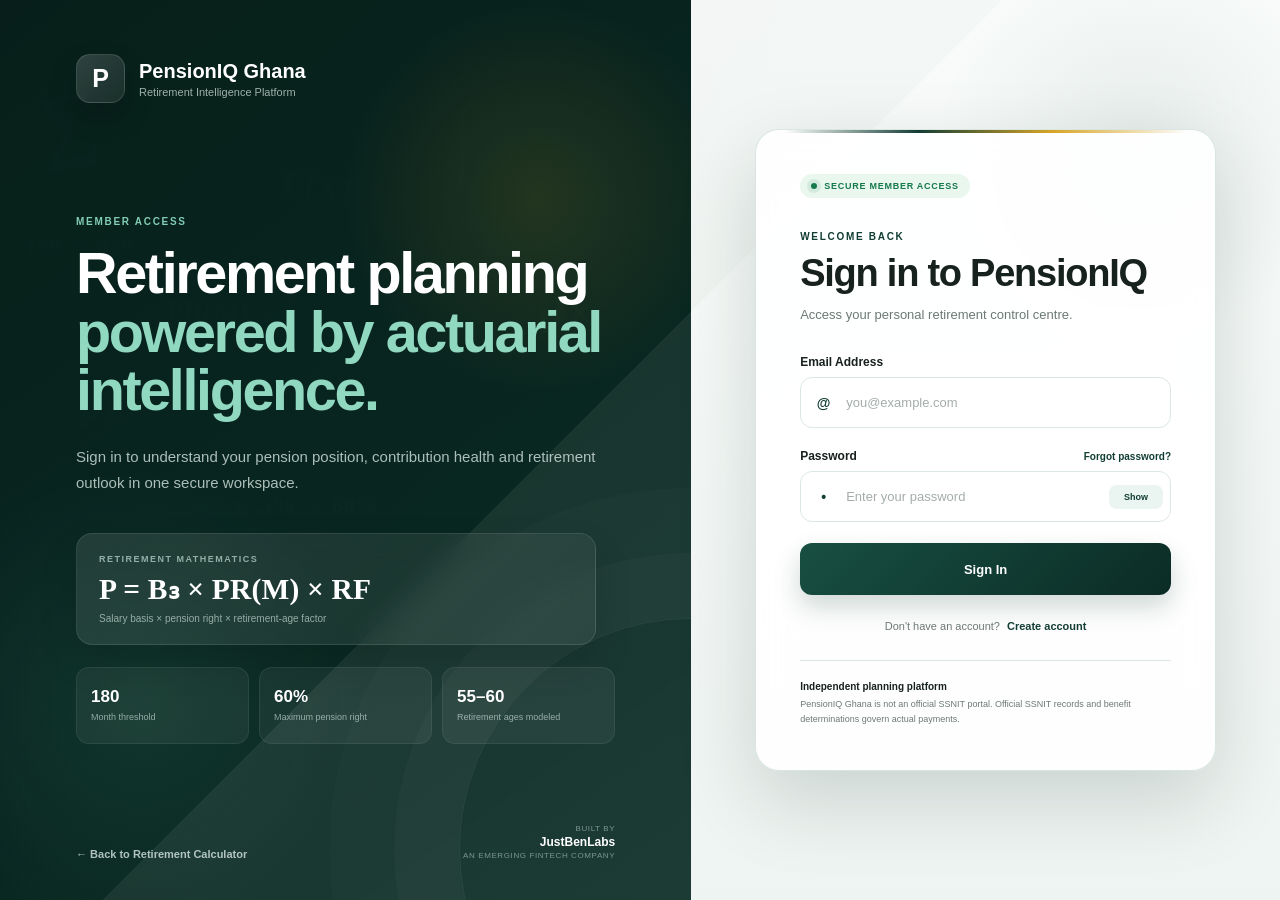
==== commit d285ac99: "Redesign PensionIQ calculator dashboard and authentication" ====
--- a/frontend/dashboard.html
+++ b/frontend/dashboard.html
@@ -48,7 +48,7 @@
                 </h1>
 
                 <span>
-                    Member Dashboard
+                    Retirement Control Centre
                 </span>
 
             </div>
@@ -156,12 +156,140 @@
             class="dashboard hidden"
         >
 
+            <div class="dashboard-shell">
+
+                <aside
+                    class="dashboard-sidebar"
+                    aria-label="PensionIQ dashboard navigation"
+                >
+
+                    <div class="sidebar-brand">
+
+                        <div class="sidebar-brand-mark">
+                            P
+                        </div>
+
+                        <div>
+                            <strong>
+                                PensionIQ Ghana
+                            </strong>
+
+                            <span>
+                                Retirement Intelligence
+                            </span>
+                        </div>
+
+                    </div>
+
+
+                    <nav class="dashboard-nav">
+
+                        <button type="button" class="dashboard-nav-button is-active" data-dashboard-target="overview">
+                            <span class="dashboard-nav-icon">⌂</span>
+                            <span>Overview</span>
+                        </button>
+
+                        <button type="button" class="dashboard-nav-button" data-dashboard-target="pension">
+                            <span class="dashboard-nav-icon">₵</span>
+                            <span>My Pension</span>
+                        </button>
+
+                        <button type="button" class="dashboard-nav-button" data-dashboard-target="planning">
+                            <span class="dashboard-nav-icon">◇</span>
+                            <span>Planning</span>
+                        </button>
+
+                        <button type="button" class="dashboard-nav-button" data-dashboard-target="contributions">
+                            <span class="dashboard-nav-icon">▤</span>
+                            <span>Contributions</span>
+                        </button>
+
+                        <button type="button" class="dashboard-nav-button" data-dashboard-target="reports">
+                            <span class="dashboard-nav-icon">▧</span>
+                            <span>Reports</span>
+                        </button>
+
+                        <button type="button" class="dashboard-nav-button" data-dashboard-target="account">
+                            <span class="dashboard-nav-icon">⚙</span>
+                            <span>Account</span>
+                        </button>
+
+                    </nav>
+
+
+                    <div class="sidebar-readiness">
+
+                        <span>
+                            Retirement readiness
+                        </span>
+
+                        <div class="sidebar-readiness-value">
+                            <strong id="sidebar-readiness-score">-</strong>
+                            <small>/ 100</small>
+                        </div>
+
+                        <p id="sidebar-readiness-rating">
+                            Assessing your position
+                        </p>
+
+                    </div>
+
+
+                    <div class="sidebar-company-credit">
+
+                        <span>
+                            Built by
+                        </span>
+
+                        <strong>
+                            JustBenLabs
+                        </strong>
+
+                        <small>
+                            An emerging fintech company
+                        </small>
+
+                    </div>
+
+                </aside>
+
+
+                <div class="dashboard-workspace">
+
+                    <header class="dashboard-view-header">
+
+                        <div>
+
+                            <span class="dashboard-view-eyebrow">
+                                PENSIONIQ CONTROL CENTRE
+                            </span>
+
+                            <h2 id="dashboard-view-title">
+                                Overview
+                            </h2>
+
+                            <p id="dashboard-view-description">
+                                Your retirement position at a glance.
+                            </p>
+
+                        </div>
+
+
+                        <a href="index.html" class="workspace-calculator-link">
+                            Open Calculator
+                        </a>
+
+                    </header>
+
+
+                    <div class="dashboard-view-stack">
+
 
             <!-- =============================================
                  WELCOME
             ============================================== -->
 
-            <section class="welcome-card">
+            <section class="welcome-card dashboard-view-block is-active-view" data-dashboard-view="overview">
 
                 <div>
 
@@ -196,10 +324,16 @@
                  TOP METRICS
             ============================================== -->
 
-            <section class="metric-grid">
-
-
-                <article class="metric-card">
+            <section class="metric-grid dashboard-view-block is-active-view" data-dashboard-view="overview">
+
+
+                <button
+                    type="button"
+                    class="metric-card metric-action-card metric-contribution-card"
+                    data-dashboard-target="contributions"
+                    data-contribution-target="history"
+                    aria-label="Open contribution history"
+                >
 
                     <span>
                         Contribution Months
@@ -213,11 +347,16 @@
                         0 contribution years
                     </small>
 
-                </article>
-
-
-
-                <article class="metric-card">
+                </button>
+
+
+
+                <button
+                    type="button"
+                    class="metric-card metric-action-card metric-right-card"
+                    data-dashboard-target="pension"
+                    aria-label="Open my pension position"
+                >
 
                     <span>
                         Pension Right
@@ -231,11 +370,17 @@
                         Current estimated pension percentage
                     </small>
 
-                </article>
-
-
-
-                <article class="metric-card">
+                </button>
+
+
+
+                <button
+                    type="button"
+                    class="metric-card metric-action-card metric-health-card"
+                    data-dashboard-target="contributions"
+                    data-contribution-target="health"
+                    aria-label="Open contribution health diagnostics"
+                >
 
                     <span>
                         Contribution Health
@@ -249,11 +394,17 @@
                         -
                     </small>
 
-                </article>
-
-
-
-                <article class="metric-card">
+                </button>
+
+
+
+                <button
+                    type="button"
+                    class="metric-card metric-action-card metric-missing-card"
+                    data-dashboard-target="contributions"
+                    data-contribution-target="health"
+                    aria-label="Review missing contribution records"
+                >
 
                     <span>
                         Missing Records
@@ -267,8 +418,179 @@
                         Gaps in records stored in PensionIQ
                     </small>
 
-                </article>
-
+                </button>
+
+
+            </section>
+
+
+            <!-- =============================================
+                 RETIREMENT JOURNEY
+            ============================================== -->
+
+            <section
+                class="retirement-journey-card dashboard-view-block is-active-view"
+                id="retirement-journey-card"
+                data-dashboard-view="overview"
+            >
+
+                <div class="retirement-journey-heading">
+
+                    <div>
+                        <span class="section-label">
+                            Retirement Journey
+                        </span>
+
+                        <h3>
+                            Your contribution path
+                        </h3>
+
+                        <p>
+                            See where your recorded contribution months sit between
+                            the minimum monthly-pension threshold and the maximum
+                            pension-right level used by PensionIQ.
+                        </p>
+                    </div>
+
+                    <span id="journey-status-chip" class="journey-status-chip">
+                        Assessing
+                    </span>
+
+                </div>
+
+                <div class="retirement-journey-layout">
+
+                    <div id="retirement-journey-rail" class="retirement-journey-rail">
+
+                        <div class="journey-track" aria-hidden="true">
+                            <div id="journey-progress-fill" class="journey-progress-fill"></div>
+                            <span class="journey-marker journey-marker-minimum"></span>
+                            <span class="journey-marker journey-marker-maximum"></span>
+                            <span id="journey-current-marker" class="journey-current-marker"></span>
+                        </div>
+
+                        <div class="journey-labels">
+                            <div>
+                                <span>Start</span>
+                                <strong>0</strong>
+                            </div>
+                            <div>
+                                <span>Minimum threshold</span>
+                                <strong>180 months</strong>
+                            </div>
+                            <div>
+                                <span>Maximum right level</span>
+                                <strong>420 months</strong>
+                            </div>
+                        </div>
+
+                        <div class="journey-current-position">
+                            <span>Recorded position</span>
+                            <strong id="journey-current-months">0 months</strong>
+                        </div>
+
+                    </div>
+
+                    <div class="journey-insight-card">
+                        <span class="journey-insight-kicker">NEXT MILESTONE</span>
+                        <strong id="journey-headline">Assessing your contribution path</strong>
+                        <p id="journey-detail">
+                            PensionIQ will highlight the next contribution milestone
+                            after your dashboard finishes loading.
+                        </p>
+                        <button
+                            type="button"
+                            class="journey-action-button"
+                            data-dashboard-target="planning"
+                            data-planner-target="what-if"
+                        >
+                            Explore a What-If scenario
+                            <span aria-hidden="true">→</span>
+                        </button>
+                    </div>
+
+                </div>
+
+            </section>
+
+            <section
+                class="overview-actions dashboard-view-block is-active-view"
+                data-dashboard-view="overview"
+                aria-label="Retirement planning quick actions"
+            >
+
+                <a
+                    href="index.html"
+                    class="overview-action-card mobile-calculator-action"
+                    aria-label="Open PensionIQ Retirement Calculator"
+                >
+                    <span class="overview-action-icon">∑</span>
+
+                    <span>
+                        <strong>Open Pension Calculator</strong>
+                        <small>
+                            Estimate your pension and compare retirement ages.
+                        </small>
+                    </span>
+
+                    <span class="overview-action-arrow">→</span>
+                </a>
+
+
+                <button
+                    type="button"
+                    class="overview-action-card"
+                    data-dashboard-target="planning"
+                    data-planner-target="what-if"
+                >
+                    <span class="overview-action-icon">◇</span>
+
+                    <span>
+                        <strong>Run a What-If</strong>
+                        <small>
+                            Test how salary, contribution months and retirement age could change your outlook.
+                        </small>
+                    </span>
+
+                    <span class="overview-action-arrow">→</span>
+                </button>
+
+
+                <button
+                    type="button"
+                    class="overview-action-card"
+                    data-dashboard-target="planning"
+                    data-planner-target="goal"
+                >
+                    <span class="overview-action-icon">◎</span>
+
+                    <span>
+                        <strong>Review My Goal</strong>
+                        <small>
+                            Work backwards from the monthly pension you want to target.
+                        </small>
+                    </span>
+
+                    <span class="overview-action-arrow">→</span>
+                </button>
+
+
+                <button
+                    type="button"
+                    class="overview-action-card"
+                    data-dashboard-target="reports"
+                >
+                    <span class="overview-action-icon">▧</span>
+
+                    <span>
+                        <strong>Open My Report</strong>
+                        <small>
+                            Generate your personal PensionIQ retirement planning report.
+                        </small>
+                    </span>
+
+                    <span class="overview-action-arrow">→</span>
+                </button>
 
             </section>
 
@@ -277,8 +599,9 @@
 ============================================== -->
 
 <section
-    class="dashboard-card readiness-card"
+    class="dashboard-card readiness-card dashboard-view-block is-active-view"
     id="retirement-readiness-card"
+    data-dashboard-view="overview"
 >
 
     <div class="card-heading">
@@ -427,9 +750,21 @@
     </div>
 
 
+    <div class="readiness-detail-toggle-row">
+        <button
+            type="button"
+            id="readiness-details-toggle"
+            class="readiness-detail-toggle"
+            aria-expanded="false"
+        >
+            View detailed readiness
+        </button>
+    </div>
+
+
     <!-- POSITION DETAILS -->
 
-    <div class="readiness-detail-grid">
+    <div class="readiness-detail-grid readiness-secondary-detail">
 
         <div class="readiness-detail">
 
@@ -503,7 +838,7 @@
 
     <!-- RECOMMENDATIONS -->
 
-    <div class="readiness-recommendations">
+    <div class="readiness-recommendations readiness-secondary-detail">
 
         <div class="readiness-recommendation-heading">
 
@@ -534,7 +869,7 @@
 
     <!-- DISCLAIMER -->
 
-    <div class="readiness-disclaimer">
+    <div class="readiness-disclaimer readiness-secondary-detail">
 
         <strong>
             Planning indicator
@@ -548,6 +883,1281 @@
     </div>
 
 </section>
+<section
+    class="planning-switcher dashboard-view-block"
+    data-dashboard-view="planning"
+    aria-label="Retirement planning tools"
+>
+
+    <div>
+        <span class="section-label">
+            Planning Workspace
+        </span>
+
+        <h3>
+            Explore your retirement options
+        </h3>
+
+        <p>
+            Switch between scenario testing and goal-based planning without leaving this workspace.
+        </p>
+    </div>
+
+
+    <div class="planning-tabs" role="tablist" aria-label="Retirement planner">
+
+        <button
+            type="button"
+            class="planning-tab is-active"
+            data-planner-target="what-if"
+            data-saved="false"
+            role="tab"
+            aria-selected="true"
+        >
+            What-If Scenario
+        </button>
+
+        <button
+            type="button"
+            class="planning-tab"
+            data-planner-target="goal"
+            data-saved="false"
+            role="tab"
+            aria-selected="false"
+        >
+            Retirement Goal
+        </button>
+
+    </div>
+
+</section>
+
+<!-- =================================================
+     WHAT-IF RETIREMENT PLANNER
+================================================== -->
+
+<section
+    class="dashboard-card scenario-card dashboard-view-block planner-panel is-active-planner"
+    id="retirement-scenario-card"
+    data-dashboard-view="planning"
+    data-planner-panel="what-if"
+>
+
+    <div class="card-heading">
+
+        <div>
+
+            <span class="section-label">
+                Retirement Planning
+            </span>
+
+            <h3>
+                What-If Retirement Planner
+            </h3>
+
+            <p class="card-description">
+                Explore how additional contribution months,
+                a projected salary and a different retirement
+                age could affect your estimated pension position.
+            </p>
+
+        </div>
+
+        <span class="scenario-badge">
+            Simulation
+        </span>
+
+    </div>
+
+
+    <!-- =============================================
+         CURRENT PROFILE SUMMARY
+    ============================================== -->
+
+    <div class="scenario-current-summary">
+
+        <div>
+
+            <span>
+                Current contribution months
+            </span>
+
+            <strong id="scenario-current-months">
+                -
+            </strong>
+
+        </div>
+
+
+        <div>
+
+            <span>
+                Current annual salary basis
+            </span>
+
+            <strong id="scenario-current-salary">
+                -
+            </strong>
+
+        </div>
+
+    </div>
+
+
+    <!-- =============================================
+         SCENARIO FORM
+    ============================================== -->
+
+    <form
+        id="retirement-scenario-form"
+        class="scenario-form"
+    >
+
+        <div class="scenario-input-grid">
+
+            <div class="form-group">
+
+                <label
+                    for="scenario-additional-months"
+                >
+                    Additional Contribution Months
+                </label>
+
+                <input
+                    type="number"
+                    id="scenario-additional-months"
+                    min="0"
+                    step="1"
+                    value="0"
+                    required
+                >
+
+                <small>
+                    Number of additional monthly contributions
+                    you want to simulate before retirement.
+                </small>
+
+            </div>
+
+
+            <div class="form-group">
+
+                <label
+                    for="scenario-projected-salary"
+                >
+                    Projected Best 3-Year Average Annual Salary
+                </label>
+
+                <div class="money-field">
+
+                    <span>
+                        GH¢
+                    </span>
+
+                    <input
+    type="number"
+    id="scenario-projected-salary"
+    min="0"
+    step="0.01"
+    placeholder="e.g. 120000"
+    required
+>
+
+                </div>
+
+                <small>
+                    Your assumed best-three-year average annual
+                    pensionable salary for the scenario.
+                </small>
+
+            </div>
+
+
+            <div class="form-group">
+
+                <label
+                    for="scenario-retirement-age"
+                >
+                    Retirement Age
+                </label>
+
+                <select
+                    id="scenario-retirement-age"
+                    required
+                >
+
+                    <option value="55">
+                        55
+                    </option>
+
+                    <option value="56">
+                        56
+                    </option>
+
+                    <option value="57">
+                        57
+                    </option>
+
+                    <option value="58">
+                        58
+                    </option>
+
+                    <option value="59">
+                        59
+                    </option>
+
+                    <option
+                        value="60"
+                        selected
+                    >
+                        60
+                    </option>
+
+                </select>
+
+                <small>
+                    Ordinary retirement scenarios between
+                    ages 55 and 60.
+                </small>
+
+            </div>
+
+        </div>
+
+
+        <div
+            id="scenario-form-error"
+            class="scenario-error hidden"
+        ></div>
+
+
+        <div class="scenario-form-actions">
+
+    <button
+        type="submit"
+        id="scenario-submit-button"
+        class="primary-button"
+    >
+        Run What-If Scenario
+    </button>
+
+
+    <button
+        type="button"
+        id="scenario-save-plan-button"
+        class="secondary-button"
+        disabled
+    >
+        Save Plan
+    </button>
+    <button
+    type="button"
+    id="scenario-delete-plan-button"
+    class="secondary-button plan-delete-button hidden"
+>
+    Delete Saved What-If
+</button>
+
+</div>
+
+
+<div
+    id="scenario-save-plan-status"
+    class="plan-save-status hidden"
+    role="status"
+    aria-live="polite"
+>
+</div>
+
+    </form>
+
+
+    <!-- =============================================
+         RESULTS
+    ============================================== -->
+
+    <div
+        id="scenario-results"
+        class="scenario-results hidden"
+    >
+
+        <div class="scenario-results-heading">
+
+            <div>
+
+                <span class="section-label">
+                    Scenario Results
+                </span>
+
+                <h4>
+                    Baseline vs What-If Scenario
+                </h4>
+
+            </div>
+
+            <span
+                id="scenario-retirement-date"
+                class="scenario-date"
+            >
+                -
+            </span>
+
+        </div>
+
+        <div class="scenario-lift-card">
+            <div>
+                <span>BASELINE MONTHLY PENSION</span>
+                <strong id="scenario-lift-baseline">-</strong>
+            </div>
+            <div class="scenario-lift-arrow" aria-hidden="true">→</div>
+            <div>
+                <span>WHAT-IF MONTHLY PENSION</span>
+                <strong id="scenario-lift-projected">-</strong>
+            </div>
+            <div class="scenario-lift-change">
+                <span>POTENTIAL CHANGE</span>
+                <strong id="scenario-lift-change">-</strong>
+            </div>
+        </div>
+
+        <!-- =========================================
+             BASELINE / SCENARIO COMPARISON
+        ========================================== -->
+
+        <div class="scenario-comparison-grid">
+
+            <article
+                class="scenario-position-card baseline-position"
+            >
+
+                <div class="scenario-position-heading">
+
+                    <span>
+                        BASELINE
+                    </span>
+
+                    <strong>
+                       Baseline at Retirement
+                    </strong>
+
+                </div>
+
+
+                <dl class="scenario-position-list">
+
+                    <div>
+
+                        <dt>
+                            Contribution months
+                        </dt>
+
+                        <dd id="scenario-baseline-months">
+                            -
+                        </dd>
+
+                    </div>
+
+
+                    <div>
+
+                        <dt>
+                            Pension right
+                        </dt>
+
+                        <dd id="scenario-baseline-right">
+                            -
+                        </dd>
+
+                    </div>
+
+
+                    <div>
+
+                        <dt>
+                            Retirement factor
+                        </dt>
+
+                        <dd id="scenario-baseline-factor">
+                            -
+                        </dd>
+
+                    </div>
+
+
+                    <div>
+
+                        <dt>
+                            Estimated monthly pension
+                        </dt>
+
+                        <dd id="scenario-baseline-pension">
+                            -
+                        </dd>
+
+                    </div>
+
+
+                    <div>
+
+                        <dt>
+                            Readiness
+                        </dt>
+
+                        <dd id="scenario-baseline-readiness">
+                            -
+                        </dd>
+
+                    </div>
+
+                </dl>
+
+            </article>
+
+
+            <article
+                class="scenario-position-card projected-position"
+            >
+
+                <div class="scenario-position-heading">
+
+                    <span>
+                        WHAT-IF
+                    </span>
+
+                    <strong>
+                        What-If at Retirement
+                    </strong>
+
+                </div>
+
+
+                <dl class="scenario-position-list">
+
+                    <div>
+
+                        <dt>
+                            Contribution months
+                        </dt>
+
+                        <dd id="scenario-projected-months">
+                            -
+                        </dd>
+
+                    </div>
+
+
+                    <div>
+
+                        <dt>
+                            Pension right
+                        </dt>
+
+                        <dd id="scenario-projected-right">
+                            -
+                        </dd>
+
+                    </div>
+
+
+                    <div>
+
+                        <dt>
+                            Retirement factor
+                        </dt>
+
+                        <dd id="scenario-projected-factor">
+                            -
+                        </dd>
+
+                    </div>
+
+
+                    <div>
+
+                        <dt>
+                            Estimated monthly pension
+                        </dt>
+
+                        <dd id="scenario-projected-pension">
+                            -
+                        </dd>
+
+                    </div>
+
+
+                    <div>
+
+                        <dt>
+                            Readiness
+                        </dt>
+
+                        <dd id="scenario-projected-readiness">
+                            -
+                        </dd>
+
+                    </div>
+
+                </dl>
+
+            </article>
+
+        </div>
+
+
+        <!-- =========================================
+             IMPACT
+        ========================================== -->
+
+        <div class="scenario-impact-section">
+
+            <div class="scenario-impact-heading">
+
+                <span>
+                    POTENTIAL CHANGE
+                </span>
+
+                <h4>
+                    What this scenario could change
+                </h4>
+
+            </div>
+
+
+            <div class="scenario-impact-grid">
+
+                <div class="scenario-impact-item">
+
+                    <span>
+                        Contribution Months
+                    </span>
+
+                    <strong
+                        id="scenario-impact-months"
+                    >
+                        -
+                    </strong>
+
+                </div>
+
+
+                <div class="scenario-impact-item">
+
+                    <span>
+                        Pension Right
+                    </span>
+
+                    <strong
+                        id="scenario-impact-right"
+                    >
+                        -
+                    </strong>
+
+                </div>
+
+
+                <div class="scenario-impact-item">
+
+                    <span>
+                        Monthly Pension
+                    </span>
+
+                    <strong
+                        id="scenario-impact-pension"
+                    >
+                        -
+                    </strong>
+
+                </div>
+
+
+                <div class="scenario-impact-item">
+
+                    <span>
+                        Monthly Pension %
+                    </span>
+
+                    <strong
+                        id="scenario-impact-pension-percent"
+                    >
+                        -
+                    </strong>
+
+                </div>
+
+
+                <div class="scenario-impact-item">
+
+                    <span>
+                        Readiness Score
+                    </span>
+
+                    <strong
+                        id="scenario-impact-readiness"
+                    >
+                        -
+                    </strong>
+
+                </div>
+
+
+                <div class="scenario-impact-item">
+
+                    <span>
+                        Eligibility Transition
+                    </span>
+
+                    <strong
+                        id="scenario-impact-eligibility"
+                    >
+                        -
+                    </strong>
+
+                </div>
+
+            </div>
+
+        </div>
+
+
+        <!-- =========================================
+             DATA QUALITY
+        ========================================== -->
+
+        <div class="scenario-data-quality">
+
+            <div class="scenario-data-quality-icon">
+                i
+            </div>
+
+            <div>
+
+                <strong>
+                    Contribution data quality
+                </strong>
+
+                <p
+                    id="scenario-data-quality-message"
+                >
+                    -
+                </p>
+
+            </div>
+
+        </div>
+
+
+        <!-- =========================================
+             DISCLAIMER
+        ========================================== -->
+
+        <div class="scenario-disclaimer">
+
+            <strong>
+                Planning note
+            </strong>
+
+            <p id="scenario-disclaimer">
+                -
+            </p>
+
+        </div>
+
+    </div>
+
+</section>
+
+
+<!-- =================================================
+     RETIREMENT GOAL PLANNER
+================================================== -->
+
+
+<section
+    class="dashboard-card goal-planner-card dashboard-view-block planner-panel"
+    id="retirement-goal-card"
+    data-dashboard-view="planning"
+    data-planner-panel="goal"
+>
+
+    <div class="card-heading">
+
+        <div>
+
+            <span class="section-label">
+                Retirement Planning
+            </span>
+
+            <h3>
+                Set My Retirement Goal
+            </h3>
+
+            <p class="card-description">
+                Choose the monthly pension you would like to
+                target and let PensionIQ estimate what may be
+                required by your selected retirement age.
+            </p>
+
+        </div>
+
+        <span class="goal-planner-badge">
+            Goal Planning
+        </span>
+
+    </div>
+
+
+    <form
+        id="retirement-goal-form"
+        class="goal-planner-form"
+    >
+
+        <div class="goal-input-grid">
+
+            <div class="form-group">
+
+                <label for="goal-monthly-pension">
+                    Target Monthly Pension
+                </label>
+
+                <div class="money-field">
+
+                    <span>
+                        GH¢
+                    </span>
+
+                    <input
+                        type="number"
+                        id="goal-monthly-pension"
+                        min="0.01"
+                        step="0.01"
+                        placeholder="e.g. 5000"
+                        required
+                    >
+
+                </div>
+
+                <small>
+                    The estimated monthly pension you would
+                    like to target at retirement.
+                </small>
+
+            </div>
+
+
+            <div class="form-group">
+
+                <label for="goal-projected-salary">
+                    Projected Best 3-Year Average Annual Salary
+                </label>
+
+                <div class="money-field">
+
+                    <span>
+                        GH¢
+                    </span>
+
+                    <input
+                        type="number"
+                        id="goal-projected-salary"
+                        min="0"
+                        step="0.01"
+                        required
+                    >
+
+                </div>
+
+                <small>
+                    Enter an annual salary assumption, not a
+                    monthly salary.
+                </small>
+
+            </div>
+
+
+            <div class="form-group">
+
+                <label for="goal-retirement-age">
+                    Retirement Age
+                </label>
+
+                <select
+                    id="goal-retirement-age"
+                    required
+                >
+
+                    <option value="55">
+                        55
+                    </option>
+
+                    <option value="56">
+                        56
+                    </option>
+
+                    <option value="57">
+                        57
+                    </option>
+
+                    <option value="58">
+                        58
+                    </option>
+
+                    <option value="59">
+                        59
+                    </option>
+
+                    <option
+                        value="60"
+                        selected
+                    >
+                        60
+                    </option>
+
+                </select>
+
+                <small>
+                    Choose an ordinary retirement age
+                    between 55 and 60.
+                </small>
+
+            </div>
+
+        </div>
+
+
+        <div
+            id="goal-form-error"
+            class="goal-planner-error hidden"
+        ></div>
+
+
+        <div class="goal-planner-actions">
+
+    <button
+        type="submit"
+        id="goal-submit-button"
+        class="primary-button"
+    >
+        Analyse My Goal
+    </button>
+
+
+    <button
+        type="button"
+        id="goal-save-plan-button"
+        class="secondary-button"
+        disabled
+    >
+        Save Goal
+    </button>
+    <button
+    type="button"
+    id="goal-delete-plan-button"
+    class="secondary-button plan-delete-button hidden"
+>
+    Delete Saved Goal
+</button>
+
+</div>
+
+
+<div
+    id="goal-save-plan-status"
+    class="plan-save-status hidden"
+    role="status"
+    aria-live="polite"
+>
+</div>
+
+    </form>
+
+
+    <!-- =============================================
+         RESULTS
+    ============================================== -->
+
+    <div
+        id="goal-results"
+        class="goal-results hidden"
+    >
+
+        <div class="goal-result-header">
+
+            <div>
+
+                <span class="section-label">
+                    Goal Analysis
+                </span>
+
+                <h4 id="goal-result-heading">
+                    -
+                </h4>
+
+                <p id="goal-result-message">
+                    -
+                </p>
+
+            </div>
+
+            <span
+                id="goal-status-badge"
+                class="goal-status-badge"
+            >
+                -
+            </span>
+
+        </div>
+
+
+        <!-- =========================================
+             GOAL SUMMARY
+        ========================================== -->
+
+        <div class="goal-summary-grid">
+
+            <div class="goal-summary-item">
+
+                <span>
+                    Target Pension
+                </span>
+
+                <strong id="goal-result-target">
+                    -
+                </strong>
+
+            </div>
+
+
+            <div class="goal-summary-item">
+
+                <span>
+                    Retirement Age
+                </span>
+
+                <strong id="goal-result-age">
+                    -
+                </strong>
+
+            </div>
+
+
+            <div class="goal-summary-item">
+
+                <span>
+                    Retirement Date
+                </span>
+
+                <strong id="goal-result-date">
+                    -
+                </strong>
+
+            </div>
+
+
+            <div class="goal-summary-item">
+
+                <span>
+                    Projected Annual Salary
+                </span>
+
+                <strong id="goal-result-salary">
+                    -
+                </strong>
+
+            </div>
+
+        </div>
+
+        <div id="goal-progress-card" class="goal-progress-card hidden">
+            <div class="goal-progress-heading">
+                <div>
+                    <span>GOAL PROGRESS</span>
+                    <strong id="goal-progress-percent">-</strong>
+                </div>
+                <small>Current projected pension compared with your target</small>
+            </div>
+            <div class="goal-progress-track" aria-hidden="true">
+                <div id="goal-progress-fill" class="goal-progress-fill"></div>
+            </div>
+            <div class="goal-progress-labels">
+                <span id="goal-progress-current">Current: -</span>
+                <span id="goal-progress-target-label">Target: -</span>
+            </div>
+        </div>
+
+        <!-- =========================================
+             ACHIEVABLE RESULT
+        ========================================== -->
+
+        <div
+            id="goal-achievable-panel"
+            class="goal-achievable-panel hidden"
+        >
+
+            <div class="goal-panel-heading">
+
+                <span>
+                    CONTRIBUTION REQUIREMENT
+                </span>
+
+                <h4>
+                    Estimated path to your goal
+                </h4>
+
+            </div>
+
+
+            <div class="goal-detail-grid">
+
+                <div>
+
+                    <span>
+                        Current Contribution Months
+                    </span>
+
+                    <strong id="goal-current-months">
+                        -
+                    </strong>
+
+                </div>
+
+
+                <div>
+
+                    <span>
+                        Required Contribution Months
+                    </span>
+
+                    <strong id="goal-required-months">
+                        -
+                    </strong>
+
+                </div>
+
+
+                <div>
+
+                    <span>
+                        Additional Months Required
+                    </span>
+
+                    <strong id="goal-additional-months">
+                        -
+                    </strong>
+
+                </div>
+
+
+                <div>
+
+                    <span>
+                        Required Pension Right
+                    </span>
+
+                    <strong id="goal-required-right">
+                        -
+                    </strong>
+
+                </div>
+
+
+                <div>
+
+                    <span>
+                        Estimated Monthly Pension
+                    </span>
+
+                    <strong id="goal-required-pension">
+                        -
+                    </strong>
+
+                </div>
+
+
+                <div>
+
+                    <span>
+                        Months Available
+                    </span>
+
+                    <strong id="goal-months-available">
+                        -
+                    </strong>
+
+                </div>
+
+            </div>
+
+        </div>
+
+
+        <!-- =========================================
+             GOAL NEEDS ADJUSTMENT
+        ========================================== -->
+
+        <div
+            id="goal-adjustment-panel"
+            class="goal-adjustment-panel hidden"
+        >
+
+            <div class="goal-panel-heading">
+
+                <span>
+                    GOAL GAP
+                </span>
+
+                <h4>
+                    What may need to change
+                </h4>
+
+            </div>
+
+
+            <div class="goal-detail-grid">
+
+                <div>
+
+                    <span>
+                        Maximum Contribution Months
+                    </span>
+
+                    <strong id="goal-maximum-months">
+                        -
+                    </strong>
+
+                </div>
+
+
+                <div>
+
+                    <span>
+                        Maximum Pension Right
+                    </span>
+
+                    <strong id="goal-maximum-right">
+                        -
+                    </strong>
+
+                </div>
+
+
+                <div>
+
+                    <span>
+                        Maximum Estimated Pension
+                    </span>
+
+                    <strong id="goal-maximum-pension">
+                        -
+                    </strong>
+
+                </div>
+
+
+                <div>
+
+                    <span>
+                        Remaining Pension Gap
+                    </span>
+
+                    <strong id="goal-pension-gap">
+                        -
+                    </strong>
+
+                </div>
+
+
+                <div>
+
+                    <span>
+                        Approx. Annual Salary Needed
+                    </span>
+
+                    <strong id="goal-required-salary">
+                        -
+                    </strong>
+
+                </div>
+
+            </div>
+
+        </div>
+
+
+        <div class="goal-disclaimer">
+
+            <strong>
+                Planning note
+            </strong>
+
+            <p id="goal-disclaimer-text">
+                -
+            </p>
+
+        </div>
+
+    </div>
+
+</section>
+
+<!-- =================================================
+     PERSONAL RETIREMENT REPORT
+================================================== -->
+
+<section
+    class="dashboard-card retirement-report-card dashboard-view-block"
+    id="retirement-report-card"
+    data-dashboard-view="reports"
+>
+
+    <div class="retirement-report-content">
+
+        <div>
+
+            <span class="section-label">
+                Personal Report
+            </span>
+
+            <h3>
+                Personal Retirement Report
+            </h3>
+
+            <p>
+                Download a personalized PensionIQ report
+                summarizing your contribution position,
+                pension right, retirement readiness,
+                contribution health, recommendations and
+                important planning assumptions.
+            </p>
+
+        </div>
+
+
+        <div class="retirement-report-action">
+
+            <button
+                type="button"
+                id="download-retirement-report-button"
+                class="primary-button"
+            >
+                Download Retirement Report
+            </button>
+
+            <small>
+                PDF · Generated securely from your
+                PensionIQ account
+            </small>
+
+        </div>
+
+    </div>
+
+
+    <div
+        id="retirement-report-error"
+        class="retirement-report-error hidden"
+    ></div>
+
+</section>
 
 
 
@@ -555,7 +2165,7 @@
                  PENSION POSITION
             ============================================== -->
 
-            <section class="dashboard-card">
+            <section class="dashboard-card dashboard-view-block" id="pension-position-card" data-dashboard-view="pension">
 
                 <div class="card-heading">
 
@@ -682,11 +2292,57 @@
 
 
 
+            <section
+                class="workspace-subnav dashboard-view-block"
+                data-dashboard-view="contributions"
+                aria-label="Contribution workspace"
+            >
+                <div>
+                    <span class="section-label">
+                        Contribution Workspace
+                    </span>
+
+                    <p>
+                        Move between recording, history and contribution diagnostics without scrolling through every section.
+                    </p>
+                </div>
+
+                <div class="workspace-subnav-tabs" role="tablist" aria-label="Contribution workspace tabs">
+                    <button
+                        type="button"
+                        class="workspace-subnav-button is-active"
+                        data-contribution-target="entry"
+                        aria-selected="true"
+                    >
+                        Add Record
+                    </button>
+
+                    <button
+                        type="button"
+                        class="workspace-subnav-button"
+                        data-contribution-target="history"
+                        aria-selected="false"
+                    >
+                        History
+                    </button>
+
+                    <button
+                        type="button"
+                        class="workspace-subnav-button"
+                        data-contribution-target="health"
+                        aria-selected="false"
+                    >
+                        Health & Gaps
+                    </button>
+                </div>
+            </section>
+
+
             <!-- =============================================
                  ADD / EDIT CONTRIBUTION
             ============================================== -->
 
-            <section class="dashboard-card">
+            <section class="dashboard-card dashboard-view-block contribution-panel is-active-subpanel" id="contribution-entry-card" data-dashboard-view="contributions" data-contribution-panel="entry">
 
                 <div class="card-heading">
 
@@ -912,7 +2568,7 @@
                  CONTRIBUTION HISTORY
             ============================================== -->
 
-            <section class="dashboard-card">
+            <section class="dashboard-card dashboard-view-block contribution-panel" id="contribution-history-card" data-dashboard-view="contributions" data-contribution-panel="history">
 
                 <div class="card-heading">
 
@@ -995,7 +2651,7 @@
                  CONTRIBUTION HEALTH
             ============================================== -->
 
-            <section class="dashboard-card">
+            <section class="dashboard-card dashboard-view-block contribution-panel" id="contribution-health-card" data-dashboard-view="contributions" data-contribution-panel="health">
 
                 <div class="card-heading">
 
@@ -1132,7 +2788,7 @@
                  MISSING MONTHS
             ============================================== -->
 
-            <section class="dashboard-card">
+            <section class="dashboard-card dashboard-view-block contribution-panel" id="missing-contributions-card" data-dashboard-view="contributions" data-contribution-panel="health">
 
                 <div class="card-heading">
 
@@ -1165,7 +2821,7 @@
                  CONTRIBUTION VALIDATION
             ============================================== -->
 
-            <section class="dashboard-card">
+            <section class="dashboard-card dashboard-view-block contribution-panel" id="contribution-validation-card" data-dashboard-view="contributions" data-contribution-panel="health">
 
                 <div class="card-heading">
 
@@ -1243,11 +2899,48 @@
 
 
 
+            <section
+                class="workspace-subnav dashboard-view-block"
+                data-dashboard-view="account"
+                aria-label="Account workspace"
+            >
+                <div>
+                    <span class="section-label">
+                        Account Workspace
+                    </span>
+
+                    <p>
+                        Keep profile details and account security in separate focused views.
+                    </p>
+                </div>
+
+                <div class="workspace-subnav-tabs" role="tablist" aria-label="Account workspace tabs">
+                    <button
+                        type="button"
+                        class="workspace-subnav-button is-active"
+                        data-account-target="profile"
+                        aria-selected="true"
+                    >
+                        Profile
+                    </button>
+
+                    <button
+                        type="button"
+                        class="workspace-subnav-button"
+                        data-account-target="security"
+                        aria-selected="false"
+                    >
+                        Security
+                    </button>
+                </div>
+            </section>
+
+
             <!-- =============================================
                  MEMBER PROFILE
             ============================================== -->
 
-            <section class="dashboard-card">
+            <section class="dashboard-card dashboard-view-block account-panel is-active-subpanel" id="member-profile-card" data-dashboard-view="account" data-account-panel="profile">
 
     <div class="card-heading">
 
@@ -1542,7 +3235,7 @@
      ACCOUNT SETTINGS
 ============================================= -->
 
-<section class="dashboard-card">
+<section class="dashboard-card dashboard-view-block account-panel" id="account-security-card" data-dashboard-view="account" data-account-panel="security">
 
     <div class="card-heading">
 
@@ -1691,7 +3384,7 @@
                  DISCLAIMER
             ============================================== -->
 
-            <section class="disclaimer">
+            <section class="disclaimer dashboard-view-block is-active-view" data-dashboard-view="overview">
 
                 <strong>
                     Important
@@ -1707,6 +3400,47 @@
             </section>
 
 
+                    </div>
+
+                </div>
+
+            </div>
+
+
+            <nav class="mobile-dashboard-nav" aria-label="Mobile dashboard navigation">
+
+                <button type="button" class="mobile-nav-button is-active" data-dashboard-target="overview">
+                    <span>⌂</span>
+                    Overview
+                </button>
+
+                <button type="button" class="mobile-nav-button" data-dashboard-target="pension">
+                    <span>₵</span>
+                    Pension
+                </button>
+
+                <button type="button" class="mobile-nav-button" data-dashboard-target="planning">
+                    <span>◇</span>
+                    Plan
+                </button>
+
+                <button type="button" class="mobile-nav-button" data-dashboard-target="contributions">
+                    <span>▤</span>
+                    Records
+                </button>
+
+                <button type="button" class="mobile-nav-button" data-dashboard-target="reports">
+                    <span>▧</span>
+                    Reports
+                </button>
+
+                <button type="button" class="mobile-nav-button" data-dashboard-target="account">
+                    <span>⚙</span>
+                    Account
+                </button>
+
+            </nav>
+
         </section>
 
 
@@ -1715,24 +3449,49 @@
              FOOTER
         ================================================== -->
 
-        <footer>
-
-            <strong>
-                PensionIQ Ghana
-            </strong>
-
-            <p>
-                Retirement Intelligence Platform
-            </p>
+        <footer class="product-footer">
+
+            <div>
+                <strong>
+                    PensionIQ Ghana
+                </strong>
+
+                <p>
+                    Retirement Intelligence Platform
+                </p>
+            </div>
+
+
+            <div class="footer-company-credit">
+                <span>
+                    Built by
+                </span>
+
+                <strong>
+                    JustBenLabs
+                </strong>
+
+                <small>
+                    An emerging fintech company
+                </small>
+            </div>
 
         </footer>
 
     </main>
 
+
+    <div
+        id="pensioniq-toast-region"
+        class="pensioniq-toast-region"
+        role="status"
+        aria-live="polite"
+        aria-atomic="true"
+    ></div>
 
     <script src="api-config.js"></script>
 <script src="dashboard.js"></script>
 
 </body>
 
-</html>+</html>
--- a/frontend/dashboard.css
+++ b/frontend/dashboard.css
@@ -3164,4 +3164,2735 @@
         flex-direction: column;
     }
 
-}+}
+
+/* ==========================================================
+   WHAT-IF RETIREMENT PLANNER
+========================================================== */
+
+
+.scenario-card {
+    overflow: hidden;
+}
+
+
+.scenario-badge {
+    display: inline-flex;
+
+    align-items: center;
+
+    min-height: 28px;
+
+    padding:
+        5px
+        11px;
+
+    border-radius: 999px;
+
+    background:
+        rgba(
+            15,
+            118,
+            110,
+            0.10
+        );
+
+    color: var(--primary);
+
+    font-size: 10px;
+
+    font-weight: 800;
+
+    letter-spacing: 0.06em;
+
+    text-transform: uppercase;
+}
+
+
+/* ==========================================================
+   CURRENT SUMMARY
+========================================================== */
+
+
+.scenario-current-summary {
+    display: grid;
+
+    grid-template-columns:
+        repeat(
+            2,
+            minmax(0, 1fr)
+        );
+
+    gap: 14px;
+
+    margin-top: 22px;
+}
+
+
+.scenario-current-summary div {
+    padding: 16px 18px;
+
+    border:
+        1px solid
+        #e8edf2;
+
+    border-radius: 13px;
+
+    background: #f8fafb;
+}
+
+
+.scenario-current-summary span {
+    display: block;
+
+    margin-bottom: 5px;
+
+    color: var(--muted);
+
+    font-size: 10px;
+
+    font-weight: 700;
+
+    letter-spacing: 0.03em;
+
+    text-transform: uppercase;
+}
+
+
+.scenario-current-summary strong {
+    color: var(--navy);
+
+    font-size: 18px;
+}
+
+
+/* ==========================================================
+   FORM
+========================================================== */
+
+
+.scenario-form {
+    margin-top: 22px;
+
+    padding: 22px;
+
+    border:
+        1px solid
+        #e7ecef;
+
+    border-radius: 16px;
+
+    background:
+        linear-gradient(
+            180deg,
+            #fbfcfd,
+            #f7f9fa
+        );
+}
+
+
+.scenario-input-grid {
+    display: grid;
+
+    grid-template-columns:
+        repeat(
+            3,
+            minmax(0, 1fr)
+        );
+
+    gap: 18px;
+}
+
+
+.scenario-form select {
+    width: 100%;
+
+    min-height: 44px;
+
+    padding:
+        0
+        12px;
+
+    border:
+        1px solid
+        #ccd6dd;
+
+    border-radius: 10px;
+
+    background: #ffffff;
+
+    color: var(--navy);
+
+    font: inherit;
+}
+
+
+.scenario-form-actions {
+    display: flex;
+
+    justify-content: flex-end;
+
+    margin-top: 20px;
+}
+
+.scenario-form-actions {
+    gap: 12px;
+    flex-wrap: wrap;
+}
+
+
+.scenario-form-actions button {
+    flex: 1 1 180px;
+}
+
+
+#scenario-save-plan-button:disabled {
+    cursor: not-allowed;
+}
+
+
+.plan-save-status {
+    margin-top: 12px;
+
+    padding: 11px 14px;
+
+    border-radius: 9px;
+
+    font-size: 13px;
+
+    line-height: 1.5;
+}
+
+
+.plan-save-status.success {
+    background: #ecfdf3;
+
+    border: 1px solid #bbf7d0;
+
+    color: #166534;
+}
+
+
+.plan-save-status.error {
+    background: #fef2f2;
+
+    border: 1px solid #fecaca;
+
+    color: #991b1b;
+}
+
+.plan-delete-button {
+    border-color: #fecaca;
+    color: #991b1b;
+}
+
+
+.plan-delete-button:hover {
+    background: #fef2f2;
+}
+
+.scenario-error {
+    margin-top: 16px;
+
+    padding: 12px 14px;
+
+    border-radius: 10px;
+
+    background: #fff3f3;
+
+    color: #a53232;
+
+    font-size: 12px;
+
+    line-height: 1.55;
+}
+
+
+/* ==========================================================
+   RESULTS
+========================================================== */
+
+
+.scenario-results {
+    margin-top: 25px;
+
+    padding-top: 24px;
+
+    border-top:
+        1px solid
+        #e9edf1;
+}
+
+
+.scenario-results-heading {
+    display: flex;
+
+    align-items: flex-start;
+
+    justify-content: space-between;
+
+    gap: 16px;
+
+    margin-bottom: 18px;
+}
+
+
+.scenario-results-heading h4 {
+    margin:
+        4px
+        0
+        0;
+
+    color: var(--navy);
+
+    font-size: 19px;
+}
+
+
+.scenario-date {
+    padding:
+        7px
+        11px;
+
+    border-radius: 9px;
+
+    background: #f3f6f8;
+
+    color: var(--muted);
+
+    font-size: 10px;
+
+    font-weight: 700;
+}
+
+
+/* ==========================================================
+   BASELINE VS SCENARIO
+========================================================== */
+
+
+.scenario-comparison-grid {
+    display: grid;
+
+    grid-template-columns:
+        repeat(
+            2,
+            minmax(0, 1fr)
+        );
+
+    gap: 16px;
+}
+
+
+.scenario-position-card {
+    padding: 20px;
+
+    border-radius: 16px;
+}
+
+
+.baseline-position {
+    border:
+        1px solid
+        #dfe6eb;
+
+    background: #fafbfc;
+}
+
+
+.projected-position {
+    border:
+        1px solid
+        rgba(
+            15,
+            118,
+            110,
+            0.20
+        );
+
+    background:
+        rgba(
+            15,
+            118,
+            110,
+            0.045
+        );
+}
+
+
+.scenario-position-heading {
+    display: flex;
+
+    flex-direction: column;
+
+    gap: 3px;
+
+    margin-bottom: 15px;
+}
+
+
+.scenario-position-heading span {
+    color: var(--primary);
+
+    font-size: 9px;
+
+    font-weight: 900;
+
+    letter-spacing: 0.09em;
+}
+
+
+.scenario-position-heading strong {
+    color: var(--navy);
+
+    font-size: 16px;
+}
+
+
+.scenario-position-list {
+    display: grid;
+
+    gap: 0;
+
+    margin: 0;
+}
+
+
+.scenario-position-list div {
+    display: flex;
+
+    align-items: center;
+
+    justify-content: space-between;
+
+    gap: 12px;
+
+    padding:
+        11px
+        0;
+
+    border-bottom:
+        1px solid
+        #e9edef;
+}
+
+
+.scenario-position-list div:last-child {
+    border-bottom: none;
+}
+
+
+.scenario-position-list dt {
+    color: var(--muted);
+
+    font-size: 11px;
+}
+
+
+.scenario-position-list dd {
+    margin: 0;
+
+    color: var(--navy);
+
+    font-size: 12px;
+
+    font-weight: 800;
+
+    text-align: right;
+}
+
+
+/* ==========================================================
+   IMPACT
+========================================================== */
+
+
+.scenario-impact-section {
+    margin-top: 22px;
+
+    padding: 20px;
+
+    border-radius: 16px;
+
+    background: var(--navy);
+}
+
+
+.scenario-impact-heading span {
+    color:
+        rgba(
+            255,
+            255,
+            255,
+            0.60
+        );
+
+    font-size: 9px;
+
+    font-weight: 800;
+
+    letter-spacing: 0.09em;
+}
+
+
+.scenario-impact-heading h4 {
+    margin:
+        4px
+        0
+        17px;
+
+    color: #ffffff;
+
+    font-size: 17px;
+}
+
+
+.scenario-impact-grid {
+    display: grid;
+
+    grid-template-columns:
+        repeat(
+            3,
+            minmax(0, 1fr)
+        );
+
+    gap: 10px;
+}
+
+
+.scenario-impact-item {
+    padding: 14px;
+
+    border-radius: 11px;
+
+    background:
+        rgba(
+            255,
+            255,
+            255,
+            0.08
+        );
+}
+
+
+.scenario-impact-item span {
+    display: block;
+
+    margin-bottom: 5px;
+
+    color:
+        rgba(
+            255,
+            255,
+            255,
+            0.65
+        );
+
+    font-size: 9px;
+
+    font-weight: 700;
+}
+
+
+.scenario-impact-item strong {
+    color: #ffffff;
+
+    font-size: 13px;
+}
+
+
+/* ==========================================================
+   DATA QUALITY
+========================================================== */
+
+
+.scenario-data-quality {
+    display: flex;
+
+    align-items: flex-start;
+
+    gap: 12px;
+
+    margin-top: 18px;
+
+    padding: 15px;
+
+    border-radius: 12px;
+
+    background: #f6f8fa;
+}
+
+
+.scenario-data-quality-icon {
+    display: grid;
+
+    width: 25px;
+    height: 25px;
+
+    place-items: center;
+
+    flex:
+        0
+        0
+        25px;
+
+    border-radius: 50%;
+
+    background:
+        rgba(
+            15,
+            118,
+            110,
+            0.10
+        );
+
+    color: var(--primary);
+
+    font-size: 11px;
+
+    font-weight: 900;
+}
+
+
+.scenario-data-quality strong {
+    color: var(--navy);
+
+    font-size: 11px;
+}
+
+
+.scenario-data-quality p {
+    margin:
+        4px
+        0
+        0;
+
+    color: var(--muted);
+
+    font-size: 10px;
+
+    line-height: 1.6;
+}
+
+
+/* ==========================================================
+   DISCLAIMER
+========================================================== */
+
+
+.scenario-disclaimer {
+    display: flex;
+
+    align-items: flex-start;
+
+    gap: 12px;
+
+    margin-top: 17px;
+
+    padding-top: 16px;
+
+    border-top:
+        1px solid
+        #edf1f4;
+}
+
+
+.scenario-disclaimer strong {
+    flex: 0 0 auto;
+
+    color: var(--navy);
+
+    font-size: 10px;
+}
+
+
+.scenario-disclaimer p {
+    margin: 0;
+
+    color: var(--muted);
+
+    font-size: 10px;
+
+    line-height: 1.6;
+}
+
+
+/* ==========================================================
+   WHAT-IF RESPONSIVE
+========================================================== */
+
+
+@media (
+    max-width: 900px
+) {
+
+    .scenario-input-grid {
+        grid-template-columns:
+            1fr;
+    }
+
+
+    .scenario-impact-grid {
+        grid-template-columns:
+            repeat(
+                2,
+                minmax(0, 1fr)
+            );
+    }
+
+}
+
+
+@media (
+    max-width: 650px
+) {
+
+    .scenario-current-summary,
+    .scenario-comparison-grid,
+    .scenario-impact-grid {
+        grid-template-columns:
+            1fr;
+    }
+
+
+    .scenario-results-heading {
+        flex-direction: column;
+    }
+
+
+    .scenario-position-list div {
+        align-items: flex-start;
+
+        flex-direction: column;
+    }
+
+
+    .scenario-position-list dd {
+        text-align: left;
+    }
+
+
+    .scenario-form-actions {
+        justify-content: stretch;
+    }
+
+
+    .scenario-form-actions button {
+        width: 100%;
+    }
+
+
+    .scenario-disclaimer {
+        flex-direction: column;
+    }
+
+}
+
+/* ==========================================================
+   RETIREMENT GOAL PLANNER
+========================================================== */
+
+
+.goal-planner-badge {
+    display: inline-flex;
+    align-items: center;
+
+    padding: 6px 12px;
+
+    border-radius: 999px;
+
+    background:
+        rgba(
+            15,
+            118,
+            110,
+            0.10
+        );
+
+    color: var(--primary);
+
+    font-size: 10px;
+    font-weight: 800;
+
+    letter-spacing: 0.06em;
+    text-transform: uppercase;
+}
+
+
+.goal-planner-form {
+    margin-top: 22px;
+
+    padding: 22px;
+
+    border:
+        1px solid
+        #e7ecef;
+
+    border-radius: 16px;
+
+    background: #f8fafb;
+}
+
+
+.goal-input-grid {
+    display: grid;
+
+    grid-template-columns:
+        repeat(
+            3,
+            minmax(0, 1fr)
+        );
+
+    gap: 18px;
+}
+
+
+.goal-planner-form select {
+    width: 100%;
+
+    min-height: 44px;
+
+    padding:
+        0
+        12px;
+
+    border:
+        1px solid
+        #ccd6dd;
+
+    border-radius: 10px;
+
+    background: #ffffff;
+
+    color: var(--navy);
+
+    font: inherit;
+}
+
+
+.goal-planner-actions {
+    display: flex;
+
+    justify-content: flex-end;
+
+    margin-top: 20px;
+}
+
+
+.goal-planner-error {
+    margin-top: 16px;
+
+    padding: 12px 14px;
+
+    border-radius: 10px;
+
+    background: #fff3f3;
+
+    color: #a53232;
+
+    font-size: 12px;
+
+    line-height: 1.55;
+}
+
+
+/* ==========================================================
+   GOAL RESULT
+========================================================== */
+
+
+.goal-results {
+    margin-top: 26px;
+
+    padding-top: 24px;
+
+    border-top:
+        1px solid
+        #e8edf1;
+}
+
+
+.goal-result-header {
+    display: flex;
+
+    align-items: flex-start;
+    justify-content: space-between;
+
+    gap: 20px;
+}
+
+
+.goal-result-header h4 {
+    margin:
+        4px
+        0
+        5px;
+
+    color: var(--navy);
+
+    font-size: 21px;
+}
+
+
+.goal-result-header p {
+    max-width: 720px;
+
+    margin: 0;
+
+    color: var(--muted);
+
+    font-size: 11px;
+
+    line-height: 1.6;
+}
+
+
+.goal-status-badge {
+    display: inline-flex;
+
+    padding:
+        7px
+        12px;
+
+    border-radius: 999px;
+
+    background: #eef3f5;
+
+    color: var(--navy);
+
+    font-size: 10px;
+
+    font-weight: 800;
+}
+
+
+/* ==========================================================
+   SUMMARY
+========================================================== */
+
+
+.goal-summary-grid {
+    display: grid;
+
+    grid-template-columns:
+        repeat(
+            4,
+            minmax(0, 1fr)
+        );
+
+    gap: 12px;
+
+    margin-top: 21px;
+}
+
+
+.goal-summary-item {
+    padding: 15px;
+
+    border:
+        1px solid
+        #e5eaee;
+
+    border-radius: 12px;
+
+    background: #fafbfc;
+}
+
+
+.goal-summary-item span,
+.goal-detail-grid span {
+    display: block;
+
+    margin-bottom: 5px;
+
+    color: var(--muted);
+
+    font-size: 9px;
+
+    font-weight: 700;
+
+    text-transform: uppercase;
+}
+
+
+.goal-summary-item strong,
+.goal-detail-grid strong {
+    color: var(--navy);
+
+    font-size: 13px;
+}
+
+
+/* ==========================================================
+   GOAL PANELS
+========================================================== */
+
+
+.goal-achievable-panel,
+.goal-adjustment-panel {
+    margin-top: 19px;
+
+    padding: 20px;
+
+    border-radius: 16px;
+}
+
+
+.goal-achievable-panel {
+    border:
+        1px solid
+        rgba(
+            15,
+            118,
+            110,
+            0.20
+        );
+
+    background:
+        rgba(
+            15,
+            118,
+            110,
+            0.045
+        );
+}
+
+
+.goal-adjustment-panel {
+    border:
+        1px solid
+        #eadfce;
+
+    background: #fffaf3;
+}
+
+
+.goal-panel-heading span {
+    color: var(--primary);
+
+    font-size: 9px;
+
+    font-weight: 900;
+
+    letter-spacing: 0.08em;
+}
+
+
+.goal-panel-heading h4 {
+    margin:
+        4px
+        0
+        16px;
+
+    color: var(--navy);
+
+    font-size: 17px;
+}
+
+
+.goal-detail-grid {
+    display: grid;
+
+    grid-template-columns:
+        repeat(
+            3,
+            minmax(0, 1fr)
+        );
+
+    gap: 11px;
+}
+
+
+.goal-detail-grid > div {
+    padding: 14px;
+
+    border-radius: 11px;
+
+    background:
+        rgba(
+            255,
+            255,
+            255,
+            0.75
+        );
+}
+
+
+/* ==========================================================
+   DISCLAIMER
+========================================================== */
+
+
+.goal-disclaimer {
+    display: flex;
+
+    align-items: flex-start;
+
+    gap: 12px;
+
+    margin-top: 18px;
+
+    padding-top: 16px;
+
+    border-top:
+        1px solid
+        #edf1f4;
+}
+
+
+.goal-disclaimer strong {
+    flex: 0 0 auto;
+
+    color: var(--navy);
+
+    font-size: 10px;
+}
+
+
+.goal-disclaimer p {
+    margin: 0;
+
+    color: var(--muted);
+
+    font-size: 10px;
+
+    line-height: 1.6;
+}
+
+
+/* ==========================================================
+   RESPONSIVE
+========================================================== */
+
+
+@media (
+    max-width: 900px
+) {
+
+    .goal-input-grid {
+        grid-template-columns:
+            1fr;
+    }
+
+
+    .goal-summary-grid {
+        grid-template-columns:
+            repeat(
+                2,
+                minmax(0, 1fr)
+            );
+    }
+
+
+    .goal-detail-grid {
+        grid-template-columns:
+            repeat(
+                2,
+                minmax(0, 1fr)
+            );
+    }
+
+}
+
+
+@media (
+    max-width: 600px
+) {
+
+    .goal-result-header {
+        flex-direction: column;
+    }
+
+
+    .goal-summary-grid,
+    .goal-detail-grid {
+        grid-template-columns:
+            1fr;
+    }
+
+
+    .goal-planner-actions {
+        justify-content: stretch;
+    }
+
+
+    .goal-planner-actions button {
+        width: 100%;
+    }
+
+
+    .goal-disclaimer {
+        flex-direction: column;
+    }
+
+}
+
+/* ==========================================================
+   PERSONAL RETIREMENT REPORT
+========================================================== */
+
+
+.retirement-report-card {
+    overflow: hidden;
+}
+
+
+.retirement-report-content {
+    display: flex;
+
+    align-items: center;
+    justify-content: space-between;
+
+    gap: 32px;
+}
+
+
+.retirement-report-content h3 {
+    margin:
+        5px
+        0
+        8px;
+
+    color: var(--navy);
+}
+
+
+.retirement-report-content p {
+    max-width: 680px;
+
+    margin: 0;
+
+    color: var(--muted);
+
+    font-size: 11px;
+
+    line-height: 1.7;
+}
+
+
+.retirement-report-action {
+    display: flex;
+
+    flex-direction: column;
+
+    align-items: flex-end;
+
+    gap: 8px;
+
+    flex: 0 0 auto;
+}
+
+
+.retirement-report-action small {
+    color: var(--muted);
+
+    font-size: 9px;
+
+    text-align: right;
+}
+
+
+.retirement-report-error {
+    margin-top: 16px;
+
+    padding: 12px 14px;
+
+    border-radius: 10px;
+
+    background: #fff3f3;
+
+    color: #a53232;
+
+    font-size: 11px;
+
+    line-height: 1.55;
+}
+
+
+@media (
+    max-width: 760px
+) {
+
+    .retirement-report-content {
+        flex-direction: column;
+
+        align-items: stretch;
+    }
+
+
+    .retirement-report-action {
+        align-items: stretch;
+    }
+
+
+    .retirement-report-action button {
+        width: 100%;
+    }
+
+
+    .retirement-report-action small {
+        text-align: center;
+    }
+
+}
+
+.goal-planner-actions {
+    display: flex;
+    gap: 12px;
+    flex-wrap: wrap;
+}
+
+
+.goal-planner-actions button {
+    flex: 1 1 180px;
+    width: auto;
+}
+
+
+#goal-save-plan-button:disabled {
+    cursor: not-allowed;
+}
+
+/* ==========================================================
+   PENSIONIQ CONTROL CENTRE — STAGE 1
+   Dashboard shell, view navigation and interaction layer
+========================================================== */
+
+.page {
+    width: min(94%, 1440px);
+    max-width: 1440px;
+}
+
+
+.dashboard-intro {
+    display: none;
+}
+
+
+.dashboard {
+    padding: 24px 0 6px;
+}
+
+
+.dashboard-shell {
+    display: grid;
+    grid-template-columns: 245px minmax(0, 1fr);
+    gap: 24px;
+    align-items: start;
+}
+
+
+.dashboard-sidebar {
+    min-height: calc(100vh - 126px);
+    padding: 18px;
+    position: sticky;
+    top: 96px;
+    display: flex;
+    flex-direction: column;
+    border: 1px solid var(--border);
+    border-radius: 18px;
+    background:
+        linear-gradient(
+            180deg,
+            #0d342c,
+            var(--primary-dark)
+        );
+    color: white;
+    box-shadow:
+        0 18px 45px rgba(9, 43, 36, 0.16);
+}
+
+
+.sidebar-brand {
+    display: flex;
+    align-items: center;
+    gap: 11px;
+    padding: 3px 2px 19px;
+    border-bottom:
+        1px solid rgba(255, 255, 255, 0.1);
+}
+
+
+.sidebar-brand-mark {
+    width: 39px;
+    height: 39px;
+    display: grid;
+    place-items: center;
+    border-radius: 11px;
+    background:
+        rgba(255, 255, 255, 0.12);
+    border:
+        1px solid rgba(255, 255, 255, 0.13);
+    font-size: 18px;
+    font-weight: 850;
+}
+
+
+.sidebar-brand strong,
+.sidebar-brand span {
+    display: block;
+}
+
+
+.sidebar-brand strong {
+    font-size: 13px;
+}
+
+
+.sidebar-brand span {
+    margin-top: 2px;
+    color: #bcd4cd;
+    font-size: 9px;
+}
+
+
+.dashboard-nav {
+    display: grid;
+    gap: 5px;
+    margin-top: 19px;
+}
+
+
+.dashboard-nav-button {
+    width: 100%;
+    min-height: 43px;
+    padding: 0 12px;
+    display: flex;
+    align-items: center;
+    gap: 11px;
+    border: 0;
+    border-radius: 10px;
+    background: transparent;
+    color: #c9d9d4;
+    font: inherit;
+    font-size: 11px;
+    font-weight: 700;
+    text-align: left;
+    cursor: pointer;
+    transition:
+        background 0.18s ease,
+        color 0.18s ease,
+        transform 0.18s ease;
+}
+
+
+.dashboard-nav-button:hover {
+    background:
+        rgba(255, 255, 255, 0.08);
+    color: white;
+    transform:
+        translateX(2px);
+}
+
+
+.dashboard-nav-button.is-active {
+    background:
+        rgba(255, 255, 255, 0.13);
+    color: white;
+}
+
+
+.dashboard-nav-icon {
+    width: 23px;
+    height: 23px;
+    display: grid;
+    place-items: center;
+    flex: 0 0 23px;
+    border-radius: 7px;
+    background:
+        rgba(255, 255, 255, 0.07);
+    font-size: 12px;
+}
+
+
+.dashboard-nav-button.is-active
+.dashboard-nav-icon {
+    background:
+        rgba(255, 255, 255, 0.15);
+}
+
+
+.sidebar-readiness {
+    margin-top: auto;
+    padding: 15px;
+    border-radius: 12px;
+    background:
+        rgba(255, 255, 255, 0.07);
+    border:
+        1px solid rgba(255, 255, 255, 0.09);
+}
+
+
+.sidebar-readiness > span {
+    color: #bcd4cd;
+    font-size: 8px;
+    font-weight: 800;
+    letter-spacing: 0.08em;
+    text-transform: uppercase;
+}
+
+
+.sidebar-readiness-value {
+    display: flex;
+    align-items: baseline;
+    gap: 4px;
+    margin-top: 7px;
+}
+
+
+.sidebar-readiness-value strong {
+    font-size: 29px;
+    line-height: 1;
+}
+
+
+.sidebar-readiness-value small {
+    color: #bcd4cd;
+    font-size: 9px;
+}
+
+
+.sidebar-readiness p {
+    margin-top: 7px;
+    color: #d7e4e0;
+    font-size: 9px;
+}
+
+
+.sidebar-company-credit {
+    margin-top: 12px;
+    padding: 12px 4px 2px;
+    border-top:
+        1px solid rgba(255, 255, 255, 0.09);
+}
+
+
+.sidebar-company-credit span,
+.sidebar-company-credit strong,
+.sidebar-company-credit small {
+    display: block;
+}
+
+
+.sidebar-company-credit span {
+    color: #91ada5;
+    font-size: 8px;
+    text-transform: uppercase;
+    letter-spacing: 0.08em;
+}
+
+
+.sidebar-company-credit strong {
+    margin-top: 3px;
+    font-size: 11px;
+}
+
+
+.sidebar-company-credit small {
+    margin-top: 2px;
+    color: #bcd4cd;
+    font-size: 8px;
+}
+
+
+.dashboard-workspace {
+    min-width: 0;
+}
+
+
+.dashboard-view-header {
+    min-height: 92px;
+    margin-bottom: 16px;
+    padding: 4px 2px 15px;
+    display: flex;
+    align-items: flex-end;
+    justify-content: space-between;
+    gap: 18px;
+    border-bottom:
+        1px solid var(--border);
+}
+
+
+.dashboard-view-eyebrow {
+    color: var(--primary);
+    font-size: 9px;
+    font-weight: 850;
+    letter-spacing: 0.12em;
+}
+
+
+.dashboard-view-header h2 {
+    margin-top: 6px;
+    font-size: 29px;
+    line-height: 1.08;
+    letter-spacing: -0.8px;
+}
+
+
+.dashboard-view-header p {
+    margin-top: 6px;
+    color: var(--muted);
+    font-size: 11px;
+}
+
+
+.workspace-calculator-link {
+    flex: 0 0 auto;
+    padding: 9px 12px;
+    border:
+        1px solid var(--border);
+    border-radius: 9px;
+    background: var(--surface);
+    color: var(--primary);
+    text-decoration: none;
+    font-size: 10px;
+    font-weight: 800;
+}
+
+
+.workspace-calculator-link:hover {
+    background: var(--primary-light);
+}
+
+
+.dashboard-view-stack {
+    min-width: 0;
+}
+
+
+.dashboard-view-block {
+    animation:
+        pensioniq-view-in 0.24s ease both;
+}
+
+
+.dashboard-view-block:not(.is-active-view) {
+    display: none !important;
+}
+
+
+.planner-panel:not(.is-active-planner) {
+    display: none !important;
+}
+
+
+@keyframes pensioniq-view-in {
+    from {
+        opacity: 0;
+        transform:
+            translateY(7px);
+    }
+
+    to {
+        opacity: 1;
+        transform:
+            translateY(0);
+    }
+}
+
+
+.welcome-card {
+    min-height: 150px;
+    padding: 25px 27px;
+}
+
+
+.welcome-card h2 {
+    font-size: 28px;
+}
+
+
+.member-avatar {
+    min-width: 68px;
+    width: 68px;
+    height: 68px;
+    font-size: 21px;
+}
+
+
+.metric-grid {
+    margin: 15px 0;
+    gap: 11px;
+}
+
+
+.metric-card {
+    min-height: 112px;
+    padding: 16px;
+}
+
+
+.metric-card strong {
+    margin: 7px 0 4px;
+    font-size: 22px;
+}
+
+
+.dashboard-card {
+    margin-bottom: 16px;
+}
+
+
+.overview-actions {
+    margin-bottom: 16px;
+    display: grid;
+    grid-template-columns:
+        repeat(3, minmax(0, 1fr));
+    gap: 10px;
+}
+
+
+.overview-action-card {
+    min-height: 104px;
+    padding: 15px;
+    display: grid;
+    grid-template-columns: 32px minmax(0, 1fr) auto;
+    gap: 11px;
+    align-items: center;
+    border:
+        1px solid var(--border);
+    border-radius: 13px;
+    background: white;
+    color: var(--text);
+    font: inherit;
+    text-align: left;
+    cursor: pointer;
+    box-shadow:
+        0 8px 22px rgba(15, 45, 37, 0.045);
+    transition:
+        transform 0.18s ease,
+        border-color 0.18s ease,
+        box-shadow 0.18s ease;
+}
+
+
+.overview-action-card:hover {
+    transform:
+        translateY(-2px);
+    border-color:
+        #b8cbc4;
+    box-shadow:
+        0 13px 27px rgba(15, 45, 37, 0.08);
+}
+
+
+.overview-action-icon {
+    width: 32px;
+    height: 32px;
+    display: grid;
+    place-items: center;
+    border-radius: 9px;
+    background: var(--primary-light);
+    color: var(--primary);
+    font-size: 15px;
+    font-weight: 800;
+}
+
+
+.overview-action-card strong,
+.overview-action-card small {
+    display: block;
+}
+
+
+.overview-action-card strong {
+    font-size: 11px;
+}
+
+
+.overview-action-card small {
+    margin-top: 4px;
+    color: var(--muted);
+    font-size: 8px;
+    line-height: 1.45;
+}
+
+
+.overview-action-arrow {
+    color: var(--primary);
+    font-size: 16px;
+    transition:
+        transform 0.18s ease;
+}
+
+
+.overview-action-card:hover
+.overview-action-arrow {
+    transform:
+        translateX(3px);
+}
+
+
+.mobile-calculator-action {
+    display: none;
+    text-decoration: none;
+}
+
+
+.planning-switcher {
+    margin-bottom: 14px;
+    padding: 18px;
+    display: flex;
+    justify-content: space-between;
+    align-items: center;
+    gap: 18px;
+    border:
+        1px solid var(--border);
+    border-radius: 14px;
+    background:
+        linear-gradient(
+            135deg,
+            #ffffff,
+            var(--surface-soft)
+        );
+}
+
+
+.planning-switcher h3 {
+    margin-top: 4px;
+    font-size: 17px;
+}
+
+
+.planning-switcher p {
+    max-width: 580px;
+    margin-top: 4px;
+    color: var(--muted);
+    font-size: 9px;
+}
+
+
+.planning-tabs {
+    padding: 4px;
+    display: flex;
+    gap: 4px;
+    border-radius: 10px;
+    background: #eaf0ed;
+}
+
+
+.planning-tab {
+    min-height: 35px;
+    padding: 0 12px;
+    border: 0;
+    border-radius: 8px;
+    background: transparent;
+    color: var(--muted);
+    font: inherit;
+    font-size: 9px;
+    font-weight: 800;
+    cursor: pointer;
+    white-space: nowrap;
+}
+
+
+.planning-tab.is-active {
+    background: white;
+    color: var(--primary);
+    box-shadow:
+        0 3px 10px rgba(15, 45, 37, 0.08);
+}
+
+
+.product-footer {
+    margin-top: 22px;
+    padding: 20px 2px 95px;
+    display: flex;
+    justify-content: space-between;
+    align-items: flex-end;
+    gap: 20px;
+    border-top:
+        1px solid var(--border);
+}
+
+
+.product-footer > div:first-child strong {
+    color: var(--primary);
+    font-size: 11px;
+}
+
+
+.product-footer > div:first-child p {
+    margin-top: 2px;
+    color: var(--muted);
+    font-size: 8px;
+}
+
+
+.footer-company-credit {
+    text-align: right;
+}
+
+
+.footer-company-credit span,
+.footer-company-credit strong,
+.footer-company-credit small {
+    display: block;
+}
+
+
+.footer-company-credit span {
+    color: var(--muted);
+    font-size: 7px;
+    text-transform: uppercase;
+    letter-spacing: 0.08em;
+}
+
+
+.footer-company-credit strong {
+    margin-top: 2px;
+    color: var(--primary);
+    font-size: 10px;
+}
+
+
+.footer-company-credit small {
+    margin-top: 1px;
+    color: var(--muted);
+    font-size: 7px;
+}
+
+
+.mobile-dashboard-nav {
+    display: none;
+}
+
+
+@media (max-width: 1100px) {
+
+    .dashboard-shell {
+        grid-template-columns:
+            210px minmax(0, 1fr);
+        gap: 18px;
+    }
+
+
+    .dashboard-sidebar {
+        padding: 15px;
+    }
+
+
+    .overview-actions {
+        grid-template-columns: 1fr;
+    }
+
+
+    .overview-action-card {
+        min-height: 82px;
+    }
+
+}
+
+
+@media (max-width: 900px) {
+
+    body {
+        padding-bottom: 72px;
+    }
+
+
+    .page {
+        width: min(95%, 980px);
+    }
+
+
+    .dashboard {
+        padding-top: 16px;
+    }
+
+
+    .dashboard-shell {
+        display: block;
+    }
+
+
+    .dashboard-sidebar {
+        display: none;
+    }
+
+
+    .dashboard-view-header {
+        min-height: 78px;
+        padding-top: 0;
+    }
+
+
+    .mobile-dashboard-nav {
+        position: fixed;
+        left: 50%;
+        bottom: 10px;
+        z-index: 120;
+        width: min(94%, 720px);
+        padding: 7px;
+        display: grid;
+        grid-template-columns:
+            repeat(6, minmax(0, 1fr));
+        gap: 3px;
+        transform:
+            translateX(-50%);
+        border:
+            1px solid rgba(220, 229, 225, 0.9);
+        border-radius: 15px;
+        background:
+            rgba(255, 255, 255, 0.96);
+        box-shadow:
+            0 16px 42px rgba(9, 43, 36, 0.18);
+        backdrop-filter:
+            blur(14px);
+    }
+
+
+    .mobile-nav-button {
+        min-width: 0;
+        padding: 7px 2px 6px;
+        display: flex;
+        flex-direction: column;
+        align-items: center;
+        gap: 2px;
+        border: 0;
+        border-radius: 9px;
+        background: transparent;
+        color: var(--muted);
+        font: inherit;
+        font-size: 7px;
+        font-weight: 750;
+        cursor: pointer;
+    }
+
+
+    .mobile-nav-button span {
+        font-size: 14px;
+        line-height: 1;
+    }
+
+
+    .mobile-nav-button.is-active {
+        background: var(--primary-light);
+        color: var(--primary);
+    }
+
+
+    .product-footer {
+        padding-bottom: 26px;
+    }
+
+}
+
+
+@media (max-width: 720px) {
+
+    .topbar {
+        min-height: 66px;
+        padding: 0 4%;
+    }
+
+
+    .topbar .calculator-link {
+        display: none;
+    }
+
+
+    .brand-icon {
+        width: 37px;
+        height: 37px;
+        font-size: 18px;
+    }
+
+
+    .brand-text h1 {
+        font-size: 15px;
+    }
+
+
+    .brand-text span {
+        font-size: 8px;
+    }
+
+
+    .logout-button {
+        padding: 9px 11px;
+        font-size: 9px;
+    }
+
+
+    .dashboard-view-header {
+        align-items: flex-start;
+    }
+
+
+    .dashboard-view-header h2 {
+        font-size: 25px;
+    }
+
+
+    .dashboard-view-header p {
+        font-size: 10px;
+    }
+
+
+    .workspace-calculator-link {
+        padding: 8px 9px;
+        font-size: 8px;
+    }
+
+
+    .welcome-card {
+        min-height: 132px;
+        padding: 21px;
+    }
+
+
+    .welcome-card h2 {
+        font-size: 23px;
+    }
+
+
+    .member-avatar {
+        min-width: 54px;
+        width: 54px;
+        height: 54px;
+        font-size: 17px;
+    }
+
+
+    .overview-actions {
+        grid-template-columns: 1fr;
+    }
+
+
+    .planning-switcher {
+        align-items: stretch;
+        flex-direction: column;
+    }
+
+
+    .planning-tabs {
+        width: 100%;
+    }
+
+
+    .planning-tab {
+        flex: 1;
+    }
+
+
+    .product-footer {
+        align-items: flex-start;
+        flex-direction: column;
+    }
+
+
+    .footer-company-credit {
+        text-align: left;
+    }
+
+}
+
+
+@media (max-width: 520px) {
+
+    .page {
+        width: 94%;
+    }
+
+
+    .workspace-calculator-link {
+        display: none;
+    }
+
+
+    .dashboard-view-header {
+        min-height: 68px;
+    }
+
+
+    .mobile-dashboard-nav {
+        bottom: 7px;
+        width: 96%;
+        padding: 6px;
+    }
+
+
+    .mobile-nav-button {
+        font-size: 6.5px;
+    }
+
+
+    .mobile-nav-button span {
+        font-size: 13px;
+    }
+
+
+    .overview-action-card {
+        grid-template-columns:
+            30px minmax(0, 1fr) auto;
+    }
+
+
+    .mobile-calculator-action {
+        display: grid;
+
+        background:
+            linear-gradient(
+                135deg,
+                var(--primary),
+                var(--primary-dark)
+            );
+
+        border-color:
+            transparent;
+
+        color:
+            white;
+
+        box-shadow:
+            0 12px 28px rgba(15, 45, 37, 0.16);
+    }
+
+
+    .mobile-calculator-action .overview-action-icon {
+        background:
+            rgba(255, 255, 255, 0.12);
+
+        color:
+            white;
+    }
+
+
+    .mobile-calculator-action small {
+        color:
+            rgba(255, 255, 255, 0.72);
+    }
+
+
+    .mobile-calculator-action .overview-action-arrow {
+        color:
+            white;
+    }
+
+}
+
+
+
+/* ==========================================================
+   PENSIONIQ CONTROL CENTRE — STAGE 2
+   COMPACT WORKSPACES + DISCLOSURE
+========================================================== */
+
+.workspace-subnav {
+    margin-bottom: 16px;
+    padding: 14px 16px;
+    display: flex;
+    align-items: center;
+    justify-content: space-between;
+    gap: 18px;
+    border: 1px solid var(--border);
+    border-radius: 13px;
+    background:
+        linear-gradient(
+            145deg,
+            rgba(255, 255, 255, 0.98),
+            rgba(237, 245, 242, 0.74)
+        );
+    box-shadow:
+        0 8px 24px rgba(15, 45, 37, 0.04);
+}
+
+
+.workspace-subnav p {
+    max-width: 620px;
+    margin-top: 3px;
+    color: var(--muted);
+    font-size: 9px;
+    line-height: 1.45;
+}
+
+
+.workspace-subnav-tabs {
+    min-width: max-content;
+    padding: 4px;
+    display: flex;
+    gap: 3px;
+    border: 1px solid var(--border);
+    border-radius: 10px;
+    background: var(--surface-soft);
+}
+
+
+.workspace-subnav-button {
+    min-height: 35px;
+    padding: 0 13px;
+    border: 0;
+    border-radius: 8px;
+    background: transparent;
+    color: var(--muted);
+    font: inherit;
+    font-size: 9px;
+    font-weight: 800;
+    cursor: pointer;
+    white-space: nowrap;
+    transition:
+        background 0.2s ease,
+        color 0.2s ease,
+        transform 0.2s ease;
+}
+
+
+.workspace-subnav-button:hover {
+    color: var(--primary);
+}
+
+
+.workspace-subnav-button.is-active {
+    background: white;
+    color: var(--primary);
+    box-shadow:
+        0 3px 10px rgba(15, 45, 37, 0.08);
+}
+
+
+.contribution-panel:not(.is-active-subpanel),
+.account-panel:not(.is-active-subpanel) {
+    display: none !important;
+}
+
+
+.readiness-detail-toggle-row {
+    display: flex;
+    justify-content: flex-end;
+    margin-top: 16px;
+}
+
+
+.readiness-detail-toggle {
+    min-height: 36px;
+    padding: 0 13px;
+    border: 1px solid var(--border);
+    border-radius: 9px;
+    background: white;
+    color: var(--primary);
+    font: inherit;
+    font-size: 9px;
+    font-weight: 800;
+    cursor: pointer;
+}
+
+
+.readiness-detail-toggle:hover {
+    background: var(--primary-light);
+}
+
+
+.readiness-card:not(.is-expanded) .readiness-secondary-detail {
+    display: none !important;
+}
+
+
+.readiness-card.is-expanded .readiness-secondary-detail {
+    animation:
+        pensioniq-detail-reveal 0.24s ease both;
+}
+
+
+@keyframes pensioniq-detail-reveal {
+    from {
+        opacity: 0;
+        transform: translateY(-5px);
+    }
+
+    to {
+        opacity: 1;
+        transform: translateY(0);
+    }
+}
+
+
+@media (max-width: 720px) {
+
+    .workspace-subnav {
+        align-items: stretch;
+        flex-direction: column;
+    }
+
+
+    .workspace-subnav-tabs {
+        width: 100%;
+    }
+
+
+    .workspace-subnav-button {
+        flex: 1;
+        min-width: 0;
+        padding: 0 7px;
+        font-size: 8px;
+    }
+
+}
+
+
+/* ==========================================================
+   PENSIONIQ CONTROL CENTRE — STAGE 3
+   VISUAL PROGRESS + SAVED-STATE SIGNALS + MICRO-INTERACTIONS
+========================================================== */
+
+.metric-action-card {
+    appearance: none;
+    position: relative;
+    overflow: hidden;
+    width: 100%;
+    color: var(--text);
+    font: inherit;
+    text-align: left;
+    cursor: pointer;
+    transition:
+        transform 0.2s ease,
+        box-shadow 0.2s ease,
+        border-color 0.2s ease;
+}
+
+
+.metric-action-card::before {
+    content: "↗";
+    position: absolute;
+    top: 12px;
+    right: 13px;
+    color: var(--primary);
+    font-size: 12px;
+    font-weight: 850;
+    opacity: 0;
+    transform: translate(-3px, 3px);
+    transition:
+        opacity 0.2s ease,
+        transform 0.2s ease;
+}
+
+
+.metric-action-card::after {
+    content: "";
+    position: absolute;
+    left: 0;
+    bottom: 0;
+    width: var(--metric-progress, 0%);
+    height: 4px;
+    border-radius: 0 4px 0 0;
+    background:
+        linear-gradient(
+            90deg,
+            var(--primary),
+            #28aa9c
+        );
+    transition: width 0.75s ease;
+}
+
+
+.metric-action-card:hover,
+.metric-action-card:focus-visible {
+    transform: translateY(-3px);
+    border-color: #b8cbc4;
+    box-shadow:
+        0 16px 32px rgba(15, 45, 37, 0.09);
+    outline: none;
+}
+
+
+.metric-action-card:hover::before,
+.metric-action-card:focus-visible::before {
+    opacity: 1;
+    transform: translate(0, 0);
+}
+
+
+.metric-health-card::after,
+.metric-missing-card::after {
+    display: none;
+}
+
+
+.readiness-score-value {
+    --readiness-angle: 0deg;
+    position: relative;
+    width: 112px;
+    height: 112px;
+    margin-top: 18px;
+    display: grid;
+    place-content: center;
+    gap: 2px;
+    border-radius: 50%;
+    background:
+        conic-gradient(
+            #45d1be var(--readiness-angle),
+            rgba(255, 255, 255, 0.13) 0deg
+        );
+    box-shadow:
+        inset 0 0 0 1px rgba(255, 255, 255, 0.08),
+        0 12px 28px rgba(0, 0, 0, 0.12);
+}
+
+
+.readiness-score-value::before {
+    content: "";
+    position: absolute;
+    inset: 8px;
+    border-radius: 50%;
+    background:
+        linear-gradient(
+            145deg,
+            var(--navy),
+            #123b49
+        );
+}
+
+
+.readiness-score-value strong,
+.readiness-score-value span {
+    position: relative;
+    z-index: 1;
+    text-align: center;
+}
+
+
+.readiness-score-value strong {
+    font-size: 34px;
+}
+
+
+.readiness-score-value span {
+    font-size: 10px;
+}
+
+
+.planning-tab {
+    display: inline-flex;
+    align-items: center;
+    justify-content: center;
+    gap: 7px;
+}
+
+
+.planning-tab[data-saved="true"]::after {
+    content: "Saved";
+    padding: 3px 6px;
+    border-radius: 999px;
+    background: var(--success-light);
+    color: var(--success);
+    font-size: 7px;
+    font-weight: 850;
+    letter-spacing: 0.02em;
+}
+
+
+.planning-tab[data-saved="true"].is-active::after {
+    background: #daf3e6;
+}
+
+
+.scenario-results:not(.hidden),
+.goal-results:not(.hidden) {
+    animation:
+        pensioniq-result-reveal 0.34s ease both;
+}
+
+
+@keyframes pensioniq-result-reveal {
+    from {
+        opacity: 0;
+        transform: translateY(10px) scale(0.995);
+    }
+
+    to {
+        opacity: 1;
+        transform: translateY(0) scale(1);
+    }
+}
+
+
+.scenario-position-card,
+.scenario-impact-item,
+.goal-summary-item,
+.goal-detail-grid > div {
+    transition:
+        transform 0.2s ease,
+        border-color 0.2s ease,
+        box-shadow 0.2s ease,
+        background 0.2s ease;
+}
+
+
+.scenario-position-card:hover,
+.scenario-impact-item:hover,
+.goal-summary-item:hover,
+.goal-detail-grid > div:hover {
+    transform: translateY(-2px);
+    border-color: #bfd2cb;
+    box-shadow:
+        0 10px 22px rgba(15, 45, 37, 0.07);
+}
+
+
+.projected-position {
+    position: relative;
+    overflow: hidden;
+    border-color: #b9ddd5;
+    box-shadow:
+        0 12px 28px rgba(15, 118, 110, 0.08);
+}
+
+
+.projected-position::before {
+    content: "";
+    position: absolute;
+    top: 0;
+    left: 0;
+    right: 0;
+    height: 4px;
+    background:
+        linear-gradient(
+            90deg,
+            var(--primary),
+            #30b8a8
+        );
+}
+
+
+.scenario-impact-item strong {
+    color: var(--primary);
+}
+
+
+.goal-achievable-panel {
+    box-shadow:
+        inset 4px 0 0 rgba(15, 118, 110, 0.7);
+}
+
+
+.goal-adjustment-panel {
+    box-shadow:
+        inset 4px 0 0 rgba(155, 113, 22, 0.65);
+}
+
+
+.goal-status-badge,
+.status-badge,
+.scenario-badge,
+.goal-planner-badge {
+    transition:
+        transform 0.18s ease,
+        box-shadow 0.18s ease;
+}
+
+
+.goal-status-badge:hover,
+.status-badge:hover,
+.scenario-badge:hover,
+.goal-planner-badge:hover {
+    transform: translateY(-1px);
+}
+
+
+.form-group input,
+.form-group select {
+    transition:
+        border-color 0.18s ease,
+        box-shadow 0.18s ease,
+        background 0.18s ease,
+        transform 0.18s ease;
+}
+
+
+.form-group input:focus,
+.form-group select:focus {
+    transform: translateY(-1px);
+}
+
+
+.overview-action-card:active,
+.metric-action-card:active,
+.workspace-subnav-button:active,
+.planning-tab:active {
+    transform: translateY(0) scale(0.985);
+}
+
+
+@media (max-width: 720px) {
+
+    .readiness-score-value {
+        width: 98px;
+        height: 98px;
+    }
+
+
+    .readiness-score-value strong {
+        font-size: 29px;
+    }
+
+
+    .planning-tab[data-saved="true"]::after {
+        padding: 2px 5px;
+        font-size: 6px;
+    }
+
+}
+
+
+@media (prefers-reduced-motion: reduce) {
+
+    .dashboard-view-block,
+    .scenario-results:not(.hidden),
+    .goal-results:not(.hidden),
+    .metric-action-card,
+    .overview-action-card,
+    .scenario-position-card,
+    .scenario-impact-item,
+    .goal-summary-item,
+    .goal-detail-grid > div {
+        animation: none !important;
+        transition: none !important;
+    }
+
+}
+
+
+/* ==========================================================
+   PENSIONIQ CONTROL CENTRE — STAGE 4
+   FINTECH POLISH + RETIREMENT JOURNEY + SMART FEEDBACK
+========================================================== */
+
+.retirement-journey-card { margin-bottom: 16px; padding: 22px; border: 1px solid var(--border); border-radius: 16px; background: linear-gradient(145deg, #ffffff, #f4faf8); box-shadow: 0 10px 28px rgba(15,45,37,.055); }
+.retirement-journey-heading { display:flex; align-items:flex-start; justify-content:space-between; gap:18px; }
+.retirement-journey-heading h3 { margin-top:5px; font-size:20px; letter-spacing:-.35px; }
+.retirement-journey-heading p { max-width:680px; margin-top:5px; color:var(--muted); font-size:10px; line-height:1.5; }
+.journey-status-chip { flex:0 0 auto; padding:6px 10px; border-radius:999px; background:var(--primary-light); color:var(--primary); font-size:8px; font-weight:850; }
+.journey-status-building { background:var(--warning-light); color:var(--warning); }
+.journey-status-eligible, .journey-status-maximum { background:var(--success-light); color:var(--success); }
+.retirement-journey-layout { margin-top:20px; display:grid; grid-template-columns:minmax(0,1.55fr) minmax(220px,.7fr); gap:18px; align-items:stretch; }
+.retirement-journey-rail { min-width:0; padding:20px 18px 16px; border:1px solid var(--border); border-radius:13px; background:white; }
+.journey-track { position:relative; height:9px; margin:18px 4px 13px; border-radius:999px; background:#e4ece8; }
+.journey-progress-fill { width:0; height:100%; border-radius:inherit; background:linear-gradient(90deg,var(--primary),#2fb6a5); transition:width .8s ease; }
+.journey-marker, .journey-current-marker { position:absolute; top:50%; transform:translate(-50%,-50%); border-radius:50%; }
+.journey-marker { width:11px; height:11px; background:white; border:2px solid #9db7af; }
+.journey-marker-minimum { left:42.857%; }
+.journey-marker-maximum { left:100%; }
+.journey-current-marker { left:0; width:16px; height:16px; background:#2fb6a5; border:3px solid white; box-shadow:0 0 0 3px rgba(47,182,165,.17); transition:left .8s ease; }
+.journey-labels { display:grid; grid-template-columns:1fr 1fr 1fr; gap:10px; }
+.journey-labels div:nth-child(2){text-align:center}.journey-labels div:last-child{text-align:right}
+.journey-labels span,.journey-labels strong,.journey-current-position span,.journey-current-position strong{display:block}
+.journey-labels span,.journey-current-position span{color:var(--muted);font-size:7px;font-weight:750;text-transform:uppercase;letter-spacing:.04em}
+.journey-labels strong{margin-top:2px;font-size:9px}
+.journey-current-position{margin-top:18px;padding-top:13px;display:flex;align-items:baseline;justify-content:space-between;gap:12px;border-top:1px dashed var(--border)}
+.journey-current-position strong{color:var(--primary);font-size:18px}
+.journey-insight-card{padding:18px;display:flex;flex-direction:column;border-radius:13px;background:linear-gradient(145deg,#0f3d34,#092b24);color:white}
+.journey-insight-kicker{color:#8edbd0;font-size:7px;font-weight:850;letter-spacing:.1em}
+.journey-insight-card>strong{margin-top:8px;font-size:17px;line-height:1.25}
+.journey-insight-card>p{margin-top:7px;color:#bed5cf;font-size:9px;line-height:1.5}
+.journey-action-button{margin-top:auto;padding:13px 0 0;display:flex;justify-content:space-between;gap:10px;border:0;border-top:1px solid rgba(255,255,255,.12);background:transparent;color:white;font:inherit;font-size:9px;font-weight:800;cursor:pointer}
+.scenario-lift-card{margin:6px 0 18px;padding:15px 17px;display:grid;grid-template-columns:minmax(0,1fr) auto minmax(0,1fr) minmax(150px,.75fr);gap:14px;align-items:center;border:1px solid #bfe1da;border-radius:13px;background:linear-gradient(135deg,#f7fcfa,#eaf7f3)}
+.scenario-lift-card>div:not(.scenario-lift-arrow) span{display:block;color:var(--muted);font-size:7px;font-weight:800;letter-spacing:.05em}
+.scenario-lift-card strong{display:block;margin-top:4px;color:var(--primary);font-size:18px}.scenario-lift-arrow{color:#56a99c;font-size:18px;font-weight:850}.scenario-lift-change{padding-left:14px;border-left:1px solid #cfe4df}.scenario-lift-change strong{color:var(--success)}
+.goal-progress-card{margin:16px 0 19px;padding:16px 17px;border:1px solid #cce1dc;border-radius:13px;background:linear-gradient(145deg,#fff,#f0f9f6)}
+.goal-progress-heading{display:flex;align-items:flex-end;justify-content:space-between;gap:14px}.goal-progress-heading span{display:block;color:var(--muted);font-size:7px;font-weight:850;letter-spacing:.07em}.goal-progress-heading strong{display:block;margin-top:3px;color:var(--primary);font-size:20px}.goal-progress-heading small{max-width:290px;color:var(--muted);font-size:8px;text-align:right}
+.goal-progress-track{height:9px;margin-top:13px;overflow:hidden;border-radius:999px;background:#dde9e5}.goal-progress-fill{width:0;height:100%;border-radius:inherit;background:linear-gradient(90deg,var(--primary),#36b7a7);transition:width .8s ease}.goal-progress-labels{margin-top:8px;display:flex;justify-content:space-between;gap:12px;color:var(--muted);font-size:8px;font-weight:700}
+.pensioniq-toast-region{position:fixed;right:22px;bottom:22px;z-index:500;width:min(360px,calc(100vw - 30px));pointer-events:none}.pensioniq-toast{padding:13px 15px;display:grid;grid-template-columns:24px minmax(0,1fr);gap:10px;align-items:center;border:1px solid #cde1dc;border-radius:12px;background:rgba(255,255,255,.97);color:var(--text);font-size:10px;font-weight:700;line-height:1.45;box-shadow:0 18px 45px rgba(9,43,36,.16);opacity:0;transform:translateY(12px) scale(.98);transition:opacity .2s ease,transform .2s ease;backdrop-filter:blur(12px)}.pensioniq-toast.is-visible{opacity:1;transform:translateY(0) scale(1)}.pensioniq-toast-icon{width:24px;height:24px;display:grid;place-items:center;border-radius:50%;background:var(--success-light);color:var(--success);font-size:11px;font-weight:900}
+.sidebar-company-credit{border-top-color:rgba(142,219,208,.18)}.sidebar-company-credit strong{color:#fff;letter-spacing:.01em}.sidebar-company-credit strong::after{content:"  •  Fintech";color:#83cfc3;font-size:7px;font-weight:700;vertical-align:middle}
+@media(max-width:920px){.retirement-journey-layout{grid-template-columns:1fr}.journey-insight-card{min-height:160px}.scenario-lift-card{grid-template-columns:minmax(0,1fr) auto minmax(0,1fr)}.scenario-lift-change{grid-column:1/-1;padding-top:11px;padding-left:0;border-top:1px solid #cfe4df;border-left:0}}
+@media(max-width:620px){.retirement-journey-heading,.goal-progress-heading{align-items:flex-start;flex-direction:column}.goal-progress-heading small{text-align:left}.journey-labels{gap:5px}.journey-labels span{font-size:6px}.journey-labels strong{font-size:8px}.scenario-lift-card{grid-template-columns:1fr}.scenario-lift-arrow{transform:rotate(90deg)}.scenario-lift-change{grid-column:auto}.goal-progress-labels{flex-direction:column;gap:3px}.pensioniq-toast-region{right:15px;bottom:82px}}
+@media(prefers-reduced-motion:reduce){.journey-progress-fill,.journey-current-marker,.goal-progress-fill,.pensioniq-toast{transition:none!important}}
